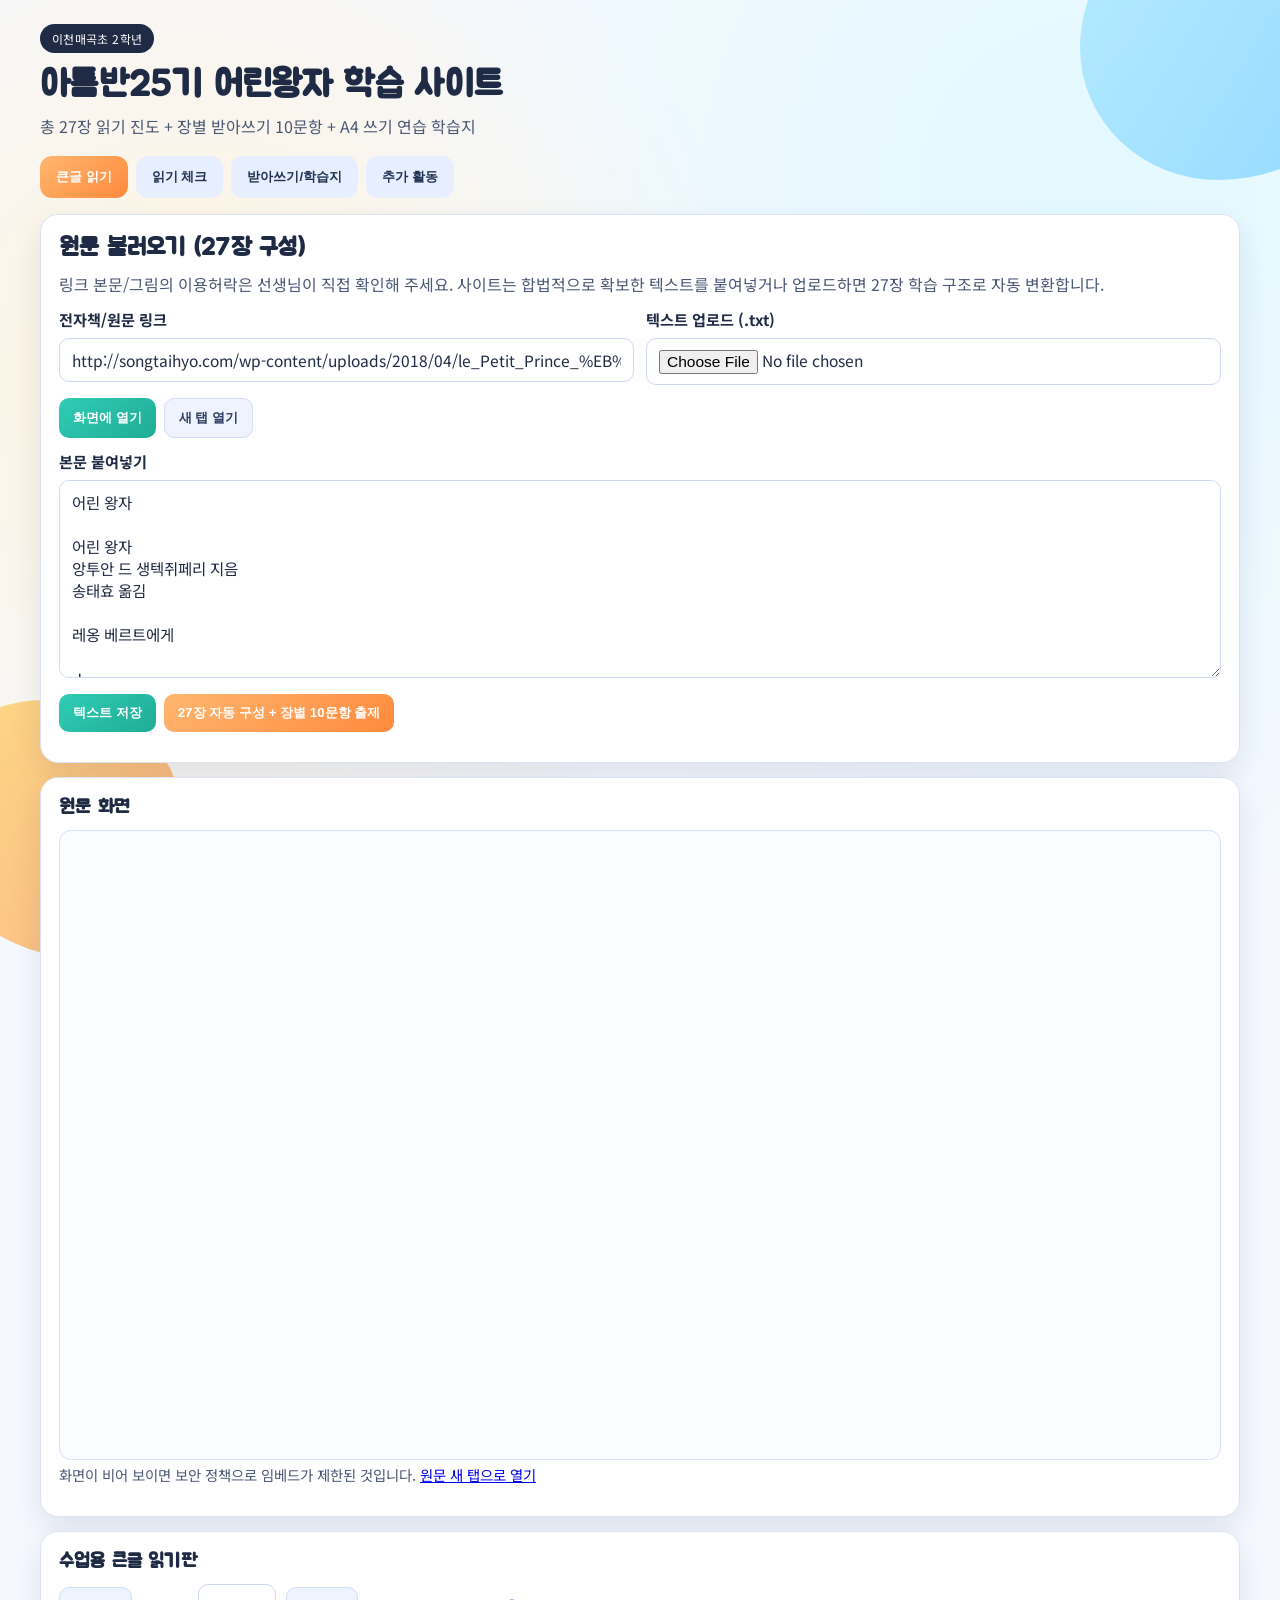
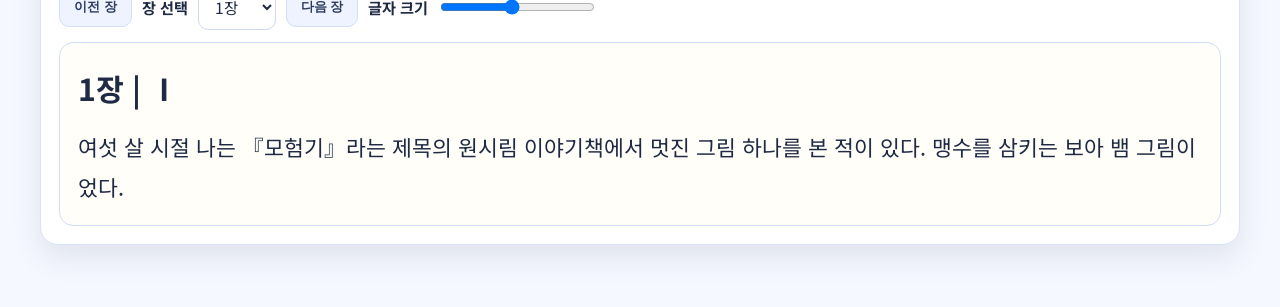
==== index.html @ c42c574c "Fix ebook iframe on GitHub Pages via secure PDF embed viewer" ====
<!DOCTYPE html>
<html lang="ko">
  <head>
    <meta charset="UTF-8" />
    <meta name="viewport" content="width=device-width, initial-scale=1.0" />
    <title>아톰반25기(이천매곡초 2학년) 어린왕자 학습 사이트</title>
    <link rel="preconnect" href="https://fonts.googleapis.com" />
    <link rel="preconnect" href="https://fonts.gstatic.com" crossorigin />
    <link href="https://fonts.googleapis.com/css2?family=Jua&family=Noto+Sans+KR:wght@400;500;700;900&display=swap" rel="stylesheet" />
    <link rel="stylesheet" href="./styles.css" />
  </head>
  <body>
    <div class="bg-shape bg-shape-left" aria-hidden="true"></div>
    <div class="bg-shape bg-shape-right" aria-hidden="true"></div>

    <header class="site-header">
      <p class="badge">이천매곡초 2학년</p>
      <h1>아톰반25기 어린왕자 학습 사이트</h1>
      <p class="subtitle">총 27장 읽기 진도 + 장별 받아쓰기 10문항 + A4 쓰기 연습 학습지</p>
    </header>

    <main class="app-shell">
      <nav class="tabs" aria-label="학습 탭">
        <button class="tab is-active" data-tab="ebook">큰글 읽기</button>
        <button class="tab" data-tab="progress">읽기 체크</button>
        <button class="tab" data-tab="dictation">받아쓰기/학습지</button>
        <button class="tab" data-tab="extras">추가 활동</button>
      </nav>

      <section class="panel is-active" id="tab-ebook">
        <div class="card">
          <h2>원문 불러오기 (27장 구성)</h2>
          <p class="helper">
            링크 본문/그림의 이용허락은 선생님이 직접 확인해 주세요. 사이트는 합법적으로 확보한 텍스트를 붙여넣거나 업로드하면 27장 학습 구조로 자동 변환합니다.
          </p>

          <div class="grid two">
            <div class="field">
              <label for="ebookUrl">전자책/원문 링크</label>
              <input id="ebookUrl" type="url" placeholder="https:// ..." />
              <div class="row-actions">
                <button id="openEbookBtn" class="btn">화면에 열기</button>
                <button id="openNewTabBtn" class="btn secondary">새 탭 열기</button>
              </div>
            </div>
            <div class="field">
              <label for="textFile">텍스트 업로드 (.txt)</label>
              <input id="textFile" type="file" accept=".txt,text/plain" />
            </div>
          </div>

          <div class="field">
            <label for="bookText">본문 붙여넣기</label>
            <textarea id="bookText" rows="8" placeholder="어린왕자 전체 텍스트를 붙여넣으세요. (===== PAGE n ===== 형식도 자동 정리)"></textarea>
            <div class="row-actions">
              <button id="saveTextBtn" class="btn">텍스트 저장</button>
              <button id="analyzeTextBtn" class="btn accent">27장 자동 구성 + 장별 10문항 출제</button>
            </div>
          </div>
        </div>

        <div class="card">
          <h3>원문 화면</h3>
          <iframe id="ebookFrame" title="전자책 뷰어" src="about:blank" loading="lazy"></iframe>
          <p class="helper small">
            화면이 비어 보이면 보안 정책으로 임베드가 제한된 것입니다.
            <a id="ebookDirectLink" href="#" target="_blank" rel="noopener noreferrer">원문 새 탭으로 열기</a>
          </p>
        </div>

        <div class="card">
          <h3>수업용 큰글 읽기판</h3>
          <div class="reader-toolbar">
            <button id="prevChapterBtn" class="btn secondary">이전 장</button>
            <label for="readingChapterSelect">장 선택</label>
            <select id="readingChapterSelect"></select>
            <button id="nextChapterBtn" class="btn secondary">다음 장</button>
            <label for="fontScale">글자 크기</label>
            <input id="fontScale" type="range" min="1" max="1.9" step="0.1" />
          </div>
          <article id="readingBoard" class="reading-board">
            <h4 id="readingTitle"></h4>
            <p id="readingText"></p>
          </article>
        </div>
      </section>

      <section class="panel" id="tab-progress">
        <div class="card">
          <h2>27장 읽기 체크</h2>
          <div class="progress-wrap">
            <div class="progress-info">
              <strong id="progressPercent">0%</strong>
              <span id="progressText">0 / 27 장 완료</span>
            </div>
            <div class="progress-bar"><span id="progressFill"></span></div>
          </div>
          <div id="sectionList" class="section-list"></div>
        </div>
      </section>

      <section class="panel" id="tab-dictation">
        <div class="card">
          <h2>27주 운영 + 장별 받아쓰기 10문항</h2>
          <p class="helper">3월 초 시작 기준으로 27주 운영표를 만들고, 각 장에서 2학년 수준의 핵심 낱말/짧은 표현 10문항(각 10글자 이내)을 자동 생성합니다.</p>

          <div class="grid two">
            <div class="field">
              <label for="dictationChapterSelect">문제 확인 장</label>
              <select id="dictationChapterSelect"></select>
            </div>
            <div class="field">
              <label for="schoolYear">학년도</label>
              <input id="schoolYear" type="number" min="2024" max="2100" />
            </div>
          </div>

          <div class="grid two">
            <div class="field">
              <label for="termStartDate">1주차 시작일(3월 초)</label>
              <input id="termStartDate" type="date" />
            </div>
            <div class="field">
              <label for="testDate">해당 주 받아쓰기 시험일</label>
              <input id="testDate" type="date" />
            </div>
          </div>

          <div class="row-actions">
            <button id="buildScheduleBtn" class="btn secondary">27주 운영표 만들기</button>
            <span id="currentWeekInfo" class="inline-note"></span>
          </div>

          <div class="row-actions">
            <button id="generateChapterBtn" class="btn">현재 장 10문항 재생성</button>
            <button id="generateAllBtn" class="btn accent">1~27장 전체 10문항 생성</button>
            <button id="saveWorksheetBtn" class="btn secondary">현재 장 저장</button>
            <button id="printPdfBtn" class="btn">현재 장 A4 PDF</button>
          </div>

          <div id="weekPlanner" class="week-planner"></div>
          <div id="dictationList" class="dictation-list"></div>
        </div>

        <article class="card worksheet-preview">
          <div class="worksheet-page" id="worksheetPage">
            <header>
              <h3>아톰반25기 어린왕자 받아쓰기/쓰기 연습지</h3>
              <p>
                <span id="sheetChapter">장: -</span>
                <span id="sheetWeek">주차: -</span>
                <span id="sheetDate">시험일: -</span>
              </p>
            </header>
            <ol id="sheetQuestions"></ol>
            <footer><p>이천매곡초 2학년 | 문장을 읽고, 바르게 따라 쓰며 연습해요.</p></footer>
          </div>
        </article>
      </section>

      <section class="panel" id="tab-extras">
        <div class="card extras-full">
          <h2>읽은 기록 쓰기</h2>
          <p class="helper">학생 이름, 읽은 날짜, 한 줄 느낌을 기록해 책 읽기 습관을 만들어요.</p>

          <article class="record-sheet">
            <div class="record-grid">
              <div class="field">
                <label for="studentName">학생 이름(실명)</label>
                <input id="studentName" type="text" placeholder="예: 김민준" />
              </div>
              <div class="field">
                <label for="readingDate">읽은 날짜</label>
                <input id="readingDate" type="date" />
              </div>
            </div>

            <div class="field">
              <label for="oneLineFeeling">한 줄 느낌</label>
              <textarea id="oneLineFeeling" rows="4" placeholder="예: 여우와 어린 왕자의 약속이 마음에 남았어요."></textarea>
            </div>

            <div class="row-actions">
              <button id="saveReadingRecordBtn" class="btn">기록 저장</button>
              <button id="clearReadingRecordBtn" class="btn secondary">입력 지우기</button>
            </div>
          </article>

          <div class="record-list-wrap">
            <h3>저장된 읽기 기록</h3>
            <div id="readingRecordList" class="reading-record-list"></div>
          </div>
        </div>
      </section>
    </main>

    <template id="sectionItemTemplate">
      <label class="section-item">
        <input type="checkbox" />
        <span class="title"></span>
        <small class="excerpt"></small>
      </label>
    </template>

    <template id="dictationItemTemplate">
      <div class="dictation-item">
        <label></label>
        <textarea rows="2"></textarea>
      </div>
    </template>

    <script src="./app.js"></script>
  </body>
</html>
---- styles.css ----
:root {
  --bg: #f5f8ff;
  --surface: #ffffff;
  --ink: #1f2a44;
  --ink-soft: #4a5775;
  --line: #dae3f6;
  --brand: #ff8a3d;
  --brand-dark: #e86818;
  --mint: #27b8a3;
  --sun: #ffd24d;
  --danger: #ff5f5f;
  --radius: 18px;
  --shadow: 0 12px 30px rgba(31, 42, 68, 0.1);
}

* {
  box-sizing: border-box;
}

body {
  margin: 0;
  font-family: "Noto Sans KR", sans-serif;
  color: var(--ink);
  background: radial-gradient(circle at 15% 20%, #fff4de 0, transparent 30%),
    radial-gradient(circle at 85% 10%, #e3f9ff 0, transparent 35%), var(--bg);
  min-height: 100vh;
  padding: 24px 16px 48px;
  position: relative;
}

.bg-shape {
  position: fixed;
  z-index: -1;
  filter: blur(0.5px);
  opacity: 0.65;
}

.bg-shape-left {
  width: 260px;
  height: 260px;
  border-radius: 48% 52% 33% 67% / 42% 42% 58% 58%;
  left: -80px;
  bottom: -60px;
  background: linear-gradient(120deg, #ffd24d, #ff8a3d);
}

.bg-shape-right {
  width: 300px;
  height: 300px;
  border-radius: 65% 35% 54% 46% / 56% 52% 48% 44%;
  right: -100px;
  top: -120px;
  background: linear-gradient(120deg, #9ce6ff, #67c6ff);
}

.site-header {
  max-width: 1200px;
  margin: 0 auto 18px;
}

.badge {
  display: inline-block;
  margin: 0;
  padding: 6px 12px;
  background: #1f2a44;
  color: #fff;
  border-radius: 999px;
  font-size: 12px;
  letter-spacing: 0.03em;
}

h1,
h2,
h3 {
  font-family: "Jua", sans-serif;
  letter-spacing: 0.01em;
}

.site-header h1 {
  margin: 10px 0 6px;
  font-size: clamp(1.6rem, 2.8vw, 2.4rem);
}

.subtitle {
  margin: 0;
  color: var(--ink-soft);
}

.app-shell {
  max-width: 1200px;
  margin: 0 auto;
}

.tabs {
  display: flex;
  gap: 8px;
  flex-wrap: wrap;
  margin-bottom: 16px;
}

.tab {
  border: 0;
  border-radius: 12px;
  padding: 12px 16px;
  font-weight: 700;
  color: #203251;
  background: #e7eeff;
  cursor: pointer;
}

.tab.is-active {
  background: linear-gradient(140deg, #ffb66f, #ff8a3d);
  color: #fff;
}

.panel {
  display: none;
  animation: rise 0.22s ease;
}

.panel.is-active {
  display: block;
}

@keyframes rise {
  from {
    opacity: 0;
    transform: translateY(8px);
  }
  to {
    opacity: 1;
    transform: translateY(0);
  }
}

.card {
  background: var(--surface);
  border: 1px solid var(--line);
  border-radius: var(--radius);
  box-shadow: var(--shadow);
  padding: 18px;
  margin-bottom: 14px;
}

.card h2,
.card h3 {
  margin-top: 0;
  margin-bottom: 10px;
}

.helper {
  color: var(--ink-soft);
  margin: 0 0 12px;
  line-height: 1.45;
}

.helper.small {
  font-size: 0.9rem;
}

.grid.two {
  display: grid;
  grid-template-columns: repeat(2, minmax(0, 1fr));
  gap: 12px;
}

.field {
  display: flex;
  flex-direction: column;
  gap: 8px;
  margin-bottom: 12px;
}

label {
  font-weight: 700;
  font-size: 0.95rem;
}

input,
textarea,
select {
  border: 1px solid #cfd9f1;
  border-radius: 10px;
  padding: 10px 12px;
  font-size: 0.97rem;
  font-family: inherit;
  color: var(--ink);
  background: #fff;
}

textarea {
  resize: vertical;
}

.row-actions {
  display: flex;
  flex-wrap: wrap;
  gap: 8px;
  margin: 8px 0 0;
}

.inline-note {
  align-self: center;
  color: #2f4c86;
  font-weight: 700;
}

.btn {
  border: 0;
  border-radius: 10px;
  padding: 10px 14px;
  background: linear-gradient(140deg, #30ccb4, #1fac96);
  color: #fff;
  font-weight: 700;
  cursor: pointer;
}

.btn.secondary {
  background: #eef3ff;
  color: #2d3c5f;
  border: 1px solid #d3defb;
}

.btn.accent {
  background: linear-gradient(140deg, #ffb66f, #ff8a3d);
}

#ebookFrame {
  width: 100%;
  height: min(70vh, 640px);
  border: 1px solid #d8e2f8;
  border-radius: 12px;
  background: #fafcff;
}

.progress-wrap {
  margin-bottom: 14px;
}

.progress-info {
  display: flex;
  gap: 12px;
  align-items: baseline;
}

.progress-info strong {
  font-size: 1.4rem;
  color: #1e8f7d;
}

.progress-bar {
  margin-top: 8px;
  width: 100%;
  height: 12px;
  border-radius: 999px;
  background: #edf2ff;
  overflow: hidden;
}

#progressFill {
  display: block;
  width: 0;
  height: 100%;
  background: linear-gradient(90deg, #30ccb4, #ffb66f);
}

.section-list {
  display: grid;
  grid-template-columns: repeat(auto-fill, minmax(240px, 1fr));
  gap: 10px;
}

.section-item {
  border: 1px solid #dce6fb;
  border-radius: 12px;
  padding: 10px;
  display: grid;
  grid-template-columns: 20px 1fr;
  column-gap: 8px;
  row-gap: 4px;
  align-items: start;
  background: #fbfdff;
}

.section-item input {
  margin-top: 3px;
}

.section-item .title {
  font-weight: 800;
}

.section-item .excerpt {
  grid-column: 2;
  color: var(--ink-soft);
}

.dictation-list {
  display: grid;
  gap: 8px;
  margin-top: 12px;
}

.week-planner {
  margin-top: 12px;
  margin-bottom: 8px;
  display: grid;
  grid-template-columns: repeat(auto-fill, minmax(190px, 1fr));
  gap: 8px;
}

.week-chip {
  border: 1px solid #d4def8;
  background: #f7f9ff;
  color: #203251;
  border-radius: 10px;
  padding: 9px 10px;
  text-align: left;
  font-size: 0.88rem;
  font-weight: 700;
  cursor: pointer;
}

.week-chip.is-active {
  background: #fff1e3;
  border-color: #ffb66f;
  color: #8b4a0e;
}

.dictation-item {
  display: grid;
  grid-template-columns: 90px 1fr;
  gap: 8px;
  align-items: center;
}

.worksheet-preview {
  background: #f8fbff;
}

.worksheet-page {
  width: 100%;
  max-width: 794px;
  margin: 0 auto;
  background: #fff;
  border: 1px solid #dce6f8;
  border-radius: 8px;
  padding: 22px;
}

.worksheet-page header h3 {
  margin: 0;
}

.worksheet-page header p {
  margin: 8px 0 18px;
  display: flex;
  justify-content: space-between;
  gap: 8px;
  flex-wrap: wrap;
  color: #2d3d62;
  font-weight: 700;
}

#sheetQuestions {
  margin: 0;
  padding-left: 22px;
  min-height: 420px;
}

#sheetQuestions li {
  margin-bottom: 14px;
  line-height: 1.35;
  border-bottom: 1px dotted #d7e1f3;
  padding-bottom: 8px;
}

.worksheet-page footer {
  margin-top: 24px;
  text-align: right;
  color: #59698e;
  font-size: 0.9rem;
}

.extras-full {
  min-height: min(78vh, 920px);
  display: flex;
  flex-direction: column;
}

.record-sheet {
  border: 1px solid #dbe5fb;
  border-radius: 16px;
  background: linear-gradient(160deg, #fbfdff, #f4f8ff);
  padding: 16px;
}

.record-grid {
  display: grid;
  grid-template-columns: repeat(2, minmax(0, 1fr));
  gap: 12px;
}

#oneLineFeeling {
  font-size: 1.05rem;
  line-height: 1.55;
}

.record-list-wrap {
  margin-top: 14px;
  flex: 1;
  display: flex;
  flex-direction: column;
}

.record-list-wrap h3 {
  margin: 0 0 8px;
}

.reading-record-list {
  border: 1px solid #dbe5fb;
  border-radius: 14px;
  background: #fcfdff;
  padding: 10px;
  overflow: auto;
  min-height: 220px;
}

.record-item {
  border: 1px solid #e5ebfb;
  background: #fff;
  border-radius: 10px;
  padding: 10px 12px;
  margin-bottom: 8px;
}

.record-item:last-child {
  margin-bottom: 0;
}

.record-item .meta {
  margin: 0 0 4px;
  font-size: 0.9rem;
  color: #4b5d84;
  font-weight: 700;
}

.record-item .feeling {
  margin: 0;
  font-size: 1rem;
  line-height: 1.5;
}

@media (max-width: 900px) {
  .grid.two,
  .record-grid {
    grid-template-columns: 1fr;
  }

  .worksheet-page header p {
    flex-direction: column;
    gap: 4px;
  }

  .dictation-item {
    grid-template-columns: 1fr;
  }
}

@media print {
  body {
    background: #fff;
    padding: 0;
  }

  .site-header,
  .tabs,
  .panel,
  .bg-shape {
    display: none !important;
  }

  .worksheet-page {
    border: 0;
    border-radius: 0;
    box-shadow: none;
    width: 210mm;
    min-height: 297mm;
    margin: 0;
    padding: 15mm;
  }

}

.reader-toolbar {
  display: flex;
  flex-wrap: wrap;
  align-items: center;
  gap: 10px;
  margin-bottom: 12px;
}

.reading-board {
  border: 1px solid #cfddfb;
  border-radius: 14px;
  background: #fffef8;
  padding: 18px;
  line-height: 1.85;
}

.reading-board h4 {
  margin: 0 0 10px;
  font-size: 1.4em;
}

.reading-board p {
  margin: 0;
  font-size: 1em;
  white-space: pre-wrap;
}

.dictation-item {
  align-items: start;
}

.dictation-item textarea {
  min-height: 62px;
  font-size: 1rem;
  line-height: 1.45;
}

#sheetQuestions .question-sentence {
  font-size: 1.08rem;
  font-weight: 700;
  line-height: 1.45;
  margin-bottom: 6px;
}

#sheetQuestions .practice-line {
  border-bottom: 1px solid #9aabcf;
  height: 22px;
  margin-bottom: 4px;
}

@media (max-width: 900px) {
  .reader-toolbar {
    align-items: stretch;
  }

  .reader-toolbar label {
    width: 100%;
    margin-top: 4px;
  }
}
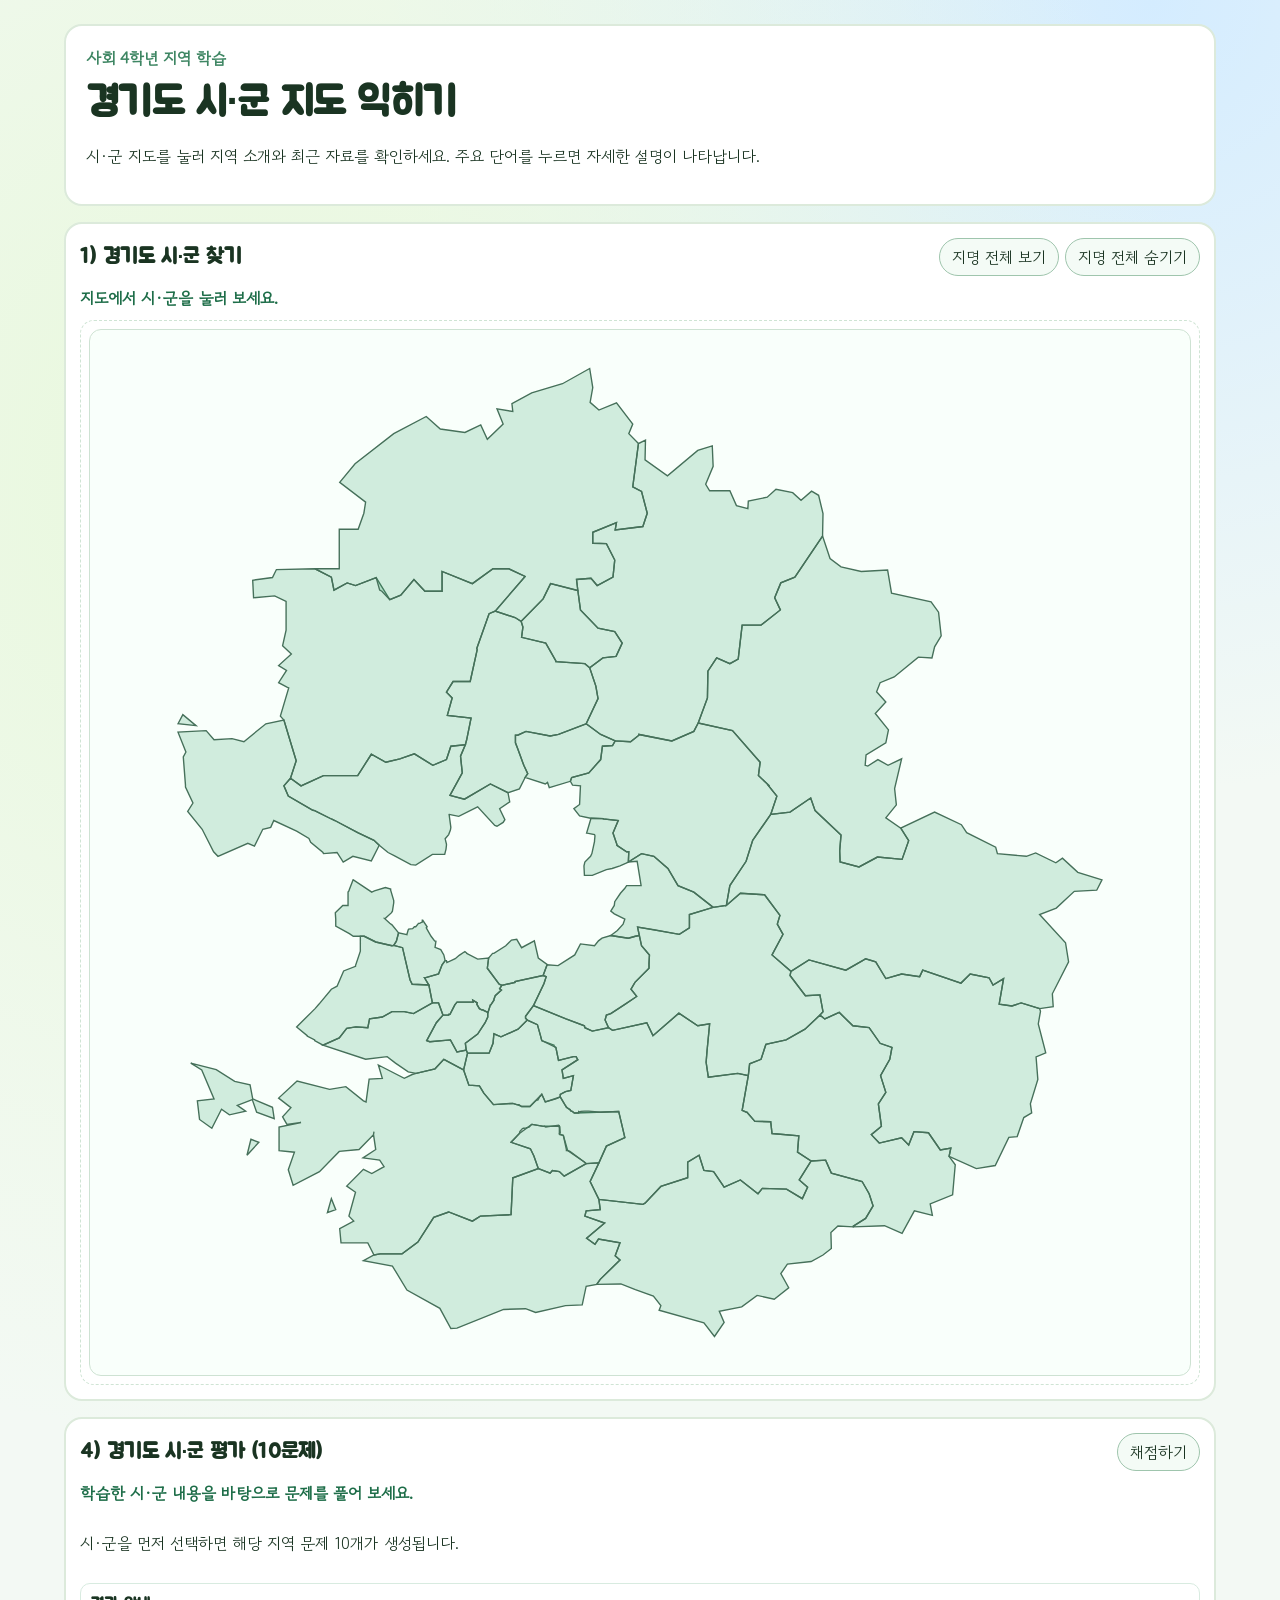
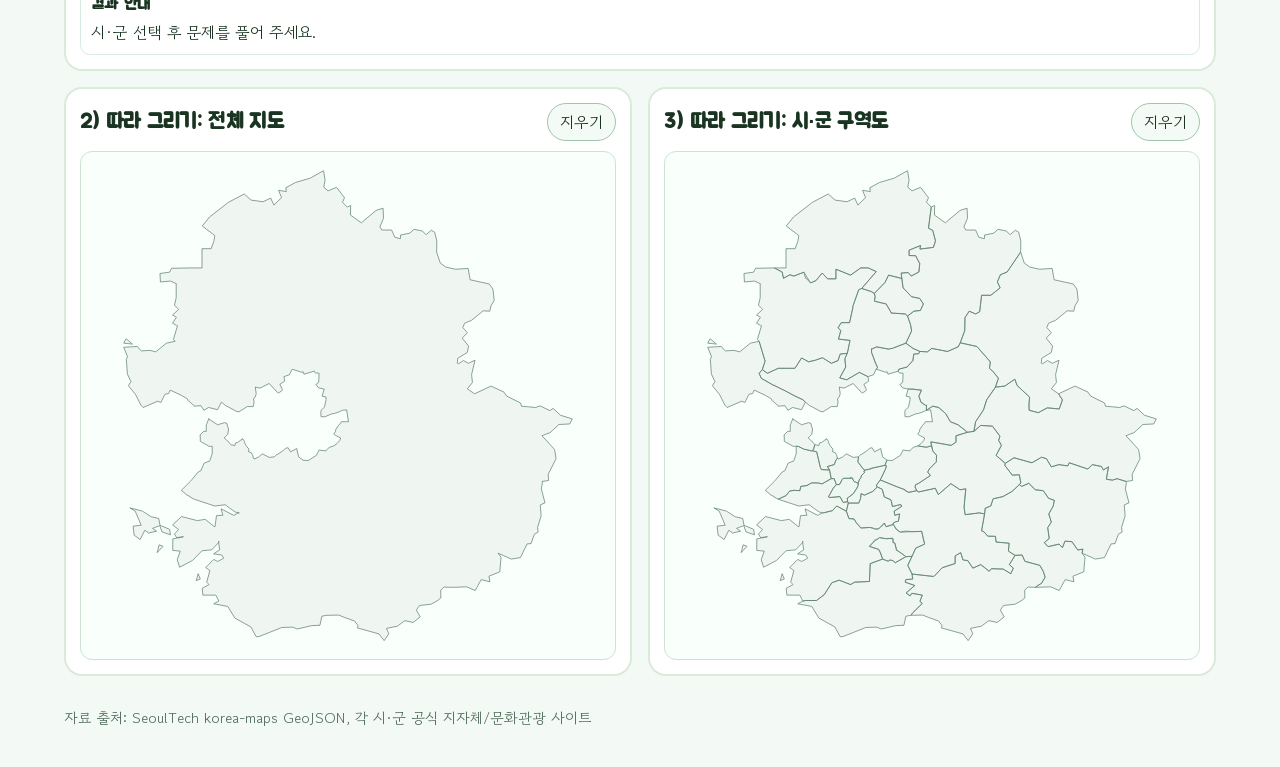
==== commit 3d297e19: "Add interactive Gyeonggi city study site with city-specific quizzes" ====
--- a/index.html
+++ b/index.html
@@ -1,214 +1,111 @@
-<!DOCTYPE html>
+<!doctype html>
 <html lang="ko">
-  <head>
-    <meta charset="UTF-8" />
-    <meta name="viewport" content="width=device-width, initial-scale=1.0" />
-    <title>아톰반25기(이천매곡초 2학년) 어린왕자 학습 사이트</title>
-    <link rel="preconnect" href="https://fonts.googleapis.com" />
-    <link rel="preconnect" href="https://fonts.gstatic.com" crossorigin />
-    <link href="https://fonts.googleapis.com/css2?family=Jua&family=Noto+Sans+KR:wght@400;500;700;900&display=swap" rel="stylesheet" />
-    <link rel="stylesheet" href="./styles.css" />
-  </head>
-  <body>
-    <div class="bg-shape bg-shape-left" aria-hidden="true"></div>
-    <div class="bg-shape bg-shape-right" aria-hidden="true"></div>
-
-    <header class="site-header">
-      <p class="badge">이천매곡초 2학년</p>
-      <h1>아톰반25기 어린왕자 학습 사이트</h1>
-      <p class="subtitle">총 27장 읽기 진도 + 장별 받아쓰기 10문항 + A4 쓰기 연습 학습지</p>
+<head>
+  <meta charset="UTF-8" />
+  <meta name="viewport" content="width=device-width, initial-scale=1.0" />
+  <title>경기도 지도 학습 자료</title>
+  <link rel="preconnect" href="https://fonts.googleapis.com" />
+  <link rel="preconnect" href="https://fonts.gstatic.com" crossorigin />
+  <link href="https://fonts.googleapis.com/css2?family=Gowun+Dodum&family=Jua&display=swap" rel="stylesheet" />
+  <link rel="stylesheet" href="styles.css" />
+</head>
+<body>
+  <main class="page">
+    <header class="hero">
+      <p class="eyebrow">사회 4학년 지역 학습</p>
+      <h1>경기도 시·군 지도 익히기</h1>
+      <p>
+        시·군 지도를 눌러 지역 소개와 최근 자료를 확인하세요. 주요 단어를 누르면 자세한 설명이 나타납니다.
+      </p>
     </header>
 
-    <main class="app-shell">
-      <nav class="tabs" aria-label="학습 탭">
-        <button class="tab is-active" data-tab="ebook">큰글 읽기</button>
-        <button class="tab" data-tab="progress">읽기 체크</button>
-        <button class="tab" data-tab="dictation">받아쓰기/학습지</button>
-        <button class="tab" data-tab="extras">추가 활동</button>
-      </nav>
+    <section class="panel">
+      <div class="panel-head">
+        <h2>1) 경기도 시·군 찾기</h2>
+        <div class="name-toggle">
+          <button id="showAllNamesBtn" class="clear-btn" type="button">지명 전체 보기</button>
+          <button id="hideAllNamesBtn" class="clear-btn" type="button">지명 전체 숨기기</button>
+        </div>
+      </div>
+      <p id="selectedName" class="selected-name">지도에서 시·군을 눌러 보세요.</p>
 
-      <section class="panel is-active" id="tab-ebook">
-        <div class="card">
-          <h2>원문 불러오기 (27장 구성)</h2>
-          <p class="helper">
-            링크 본문/그림의 이용허락은 선생님이 직접 확인해 주세요. 사이트는 합법적으로 확보한 텍스트를 붙여넣거나 업로드하면 27장 학습 구조로 자동 변환합니다.
-          </p>
-
-          <div class="grid two">
-            <div class="field">
-              <label for="ebookUrl">전자책/원문 링크</label>
-              <input id="ebookUrl" type="url" placeholder="https:// ..." />
-              <div class="row-actions">
-                <button id="openEbookBtn" class="btn">화면에 열기</button>
-                <button id="openNewTabBtn" class="btn secondary">새 탭 열기</button>
-              </div>
-            </div>
-            <div class="field">
-              <label for="textFile">텍스트 업로드 (.txt)</label>
-              <input id="textFile" type="file" accept=".txt,text/plain" />
-            </div>
+      <div id="mapStage" class="map-stage">
+        <aside id="regionInfoPanel" class="region-info-panel" aria-live="polite">
+          <div class="info-head">
+            <h3 id="infoRegionName">지역 소개</h3>
+            <button id="closeInfoBtn" class="close-btn" type="button">닫기</button>
           </div>
-
-          <div class="field">
-            <label for="bookText">본문 붙여넣기</label>
-            <textarea id="bookText" rows="8" placeholder="어린왕자 전체 텍스트를 붙여넣으세요. (===== PAGE n ===== 형식도 자동 정리)"></textarea>
-            <div class="row-actions">
-              <button id="saveTextBtn" class="btn">텍스트 저장</button>
-              <button id="analyzeTextBtn" class="btn accent">27장 자동 구성 + 장별 10문항 출제</button>
-            </div>
-          </div>
-        </div>
-
-        <div class="card">
-          <h3>원문 화면</h3>
-          <iframe id="ebookFrame" title="전자책 뷰어" src="about:blank" loading="lazy"></iframe>
-          <p class="helper small">
-            화면이 비어 보이면 보안 정책으로 임베드가 제한된 것입니다.
-            <a id="ebookDirectLink" href="#" target="_blank" rel="noopener noreferrer">원문 새 탭으로 열기</a>
-          </p>
-        </div>
-
-        <div class="card">
-          <h3>수업용 큰글 읽기판</h3>
-          <div class="reader-toolbar">
-            <button id="prevChapterBtn" class="btn secondary">이전 장</button>
-            <label for="readingChapterSelect">장 선택</label>
-            <select id="readingChapterSelect"></select>
-            <button id="nextChapterBtn" class="btn secondary">다음 장</button>
-            <label for="fontScale">글자 크기</label>
-            <input id="fontScale" type="range" min="1" max="1.9" step="0.1" />
-          </div>
-          <article id="readingBoard" class="reading-board">
-            <h4 id="readingTitle"></h4>
-            <p id="readingText"></p>
-          </article>
-        </div>
-      </section>
-
-      <section class="panel" id="tab-progress">
-        <div class="card">
-          <h2>27장 읽기 체크</h2>
-          <div class="progress-wrap">
-            <div class="progress-info">
-              <strong id="progressPercent">0%</strong>
-              <span id="progressText">0 / 27 장 완료</span>
-            </div>
-            <div class="progress-bar"><span id="progressFill"></span></div>
-          </div>
-          <div id="sectionList" class="section-list"></div>
-        </div>
-      </section>
-
-      <section class="panel" id="tab-dictation">
-        <div class="card">
-          <h2>27주 운영 + 장별 받아쓰기 10문항</h2>
-          <p class="helper">3월 초 시작 기준으로 27주 운영표를 만들고, 각 장에서 2학년 수준의 핵심 낱말/짧은 표현 10문항(각 10글자 이내)을 자동 생성합니다.</p>
-
-          <div class="grid two">
-            <div class="field">
-              <label for="dictationChapterSelect">문제 확인 장</label>
-              <select id="dictationChapterSelect"></select>
-            </div>
-            <div class="field">
-              <label for="schoolYear">학년도</label>
-              <input id="schoolYear" type="number" min="2024" max="2100" />
-            </div>
-          </div>
-
-          <div class="grid two">
-            <div class="field">
-              <label for="termStartDate">1주차 시작일(3월 초)</label>
-              <input id="termStartDate" type="date" />
-            </div>
-            <div class="field">
-              <label for="testDate">해당 주 받아쓰기 시험일</label>
-              <input id="testDate" type="date" />
-            </div>
-          </div>
-
-          <div class="row-actions">
-            <button id="buildScheduleBtn" class="btn secondary">27주 운영표 만들기</button>
-            <span id="currentWeekInfo" class="inline-note"></span>
-          </div>
-
-          <div class="row-actions">
-            <button id="generateChapterBtn" class="btn">현재 장 10문항 재생성</button>
-            <button id="generateAllBtn" class="btn accent">1~27장 전체 10문항 생성</button>
-            <button id="saveWorksheetBtn" class="btn secondary">현재 장 저장</button>
-            <button id="printPdfBtn" class="btn">현재 장 A4 PDF</button>
-          </div>
-
-          <div id="weekPlanner" class="week-planner"></div>
-          <div id="dictationList" class="dictation-list"></div>
-        </div>
-
-        <article class="card worksheet-preview">
-          <div class="worksheet-page" id="worksheetPage">
-            <header>
-              <h3>아톰반25기 어린왕자 받아쓰기/쓰기 연습지</h3>
-              <p>
-                <span id="sheetChapter">장: -</span>
-                <span id="sheetWeek">주차: -</span>
-                <span id="sheetDate">시험일: -</span>
-              </p>
-            </header>
-            <ol id="sheetQuestions"></ol>
-            <footer><p>이천매곡초 2학년 | 문장을 읽고, 바르게 따라 쓰며 연습해요.</p></footer>
-          </div>
-        </article>
-      </section>
-
-      <section class="panel" id="tab-extras">
-        <div class="card extras-full">
-          <h2>읽은 기록 쓰기</h2>
-          <p class="helper">학생 이름, 읽은 날짜, 한 줄 느낌을 기록해 책 읽기 습관을 만들어요.</p>
-
-          <article class="record-sheet">
-            <div class="record-grid">
-              <div class="field">
-                <label for="studentName">학생 이름(실명)</label>
-                <input id="studentName" type="text" placeholder="예: 김민준" />
-              </div>
-              <div class="field">
-                <label for="readingDate">읽은 날짜</label>
-                <input id="readingDate" type="date" />
-              </div>
-            </div>
-
-            <div class="field">
-              <label for="oneLineFeeling">한 줄 느낌</label>
-              <textarea id="oneLineFeeling" rows="4" placeholder="예: 여우와 어린 왕자의 약속이 마음에 남았어요."></textarea>
-            </div>
-
-            <div class="row-actions">
-              <button id="saveReadingRecordBtn" class="btn">기록 저장</button>
-              <button id="clearReadingRecordBtn" class="btn secondary">입력 지우기</button>
-            </div>
+          <p id="infoSummary" class="info-summary">시·군을 클릭하면 이곳에 고정 학습 자료가 나타납니다.</p>
+          <article id="keywordPreview" class="keyword-preview">
+            <p id="previewTag" class="preview-tag">학습 키워드</p>
+            <h4 id="previewTitle" class="preview-title">대표 인물</h4>
+            <p id="previewBody" class="preview-body">시·군을 선택하면 인물/특산물/문화제 설명이 이 영역에 나타납니다.</p>
           </article>
 
-          <div class="record-list-wrap">
-            <h3>저장된 읽기 기록</h3>
-            <div id="readingRecordList" class="reading-record-list"></div>
-          </div>
+          <div id="factButtons" class="fact-buttons"></div>
+          <article class="detail-box">
+            <h4 id="detailTitle">선택한 학습 내용 요약</h4>
+            <p id="detailBody">위 키워드를 누르면 같은 내용이 요약 박스에도 함께 표시됩니다.</p>
+          </article>
+
+          <section class="news-box">
+            <h4>검증 출처</h4>
+            <ul id="sourceList" class="news-list">
+              <li class="news-item">시·군을 클릭하면 공식 출처 링크가 나타납니다.</li>
+            </ul>
+          </section>
+        </aside>
+
+        <div class="map-wrap map-wrap-main">
+          <svg id="interactiveMap" viewBox="0 0 800 760" aria-label="경기도 시군 인터랙티브 지도"></svg>
         </div>
-      </section>
-    </main>
+      </div>
+    </section>
 
-    <template id="sectionItemTemplate">
-      <label class="section-item">
-        <input type="checkbox" />
-        <span class="title"></span>
-        <small class="excerpt"></small>
-      </label>
-    </template>
+    <section class="panel">
+      <div class="panel-head">
+        <h2>4) 경기도 시·군 평가 (10문제)</h2>
+        <button id="gradeQuizBtn" class="clear-btn" type="button">채점하기</button>
+      </div>
+      <p class="selected-name">학습한 시·군 내용을 바탕으로 문제를 풀어 보세요.</p>
+      <form id="quizForm" class="quiz-form"></form>
+      <article id="quizResult" class="detail-box quiz-result">
+        <h4>결과 안내</h4>
+        <p>문제를 모두 풀고 채점하기를 눌러 주세요.</p>
+      </article>
+    </section>
 
-    <template id="dictationItemTemplate">
-      <div class="dictation-item">
-        <label></label>
-        <textarea rows="2"></textarea>
-      </div>
-    </template>
+    <section class="practice-grid">
+      <article class="panel">
+        <div class="panel-head">
+          <h2>2) 따라 그리기: 전체 지도</h2>
+          <button class="clear-btn" data-target="traceState">지우기</button>
+        </div>
+        <div class="trace-wrap">
+          <svg id="traceState" viewBox="0 0 800 760" aria-label="경기도 전체 지도 연습"></svg>
+          <canvas id="traceStateCanvas" width="800" height="760"></canvas>
+        </div>
+      </article>
 
-    <script src="./app.js"></script>
-  </body>
+      <article class="panel">
+        <div class="panel-head">
+          <h2>3) 따라 그리기: 시·군 구역도</h2>
+          <button class="clear-btn" data-target="traceCity">지우기</button>
+        </div>
+        <div class="trace-wrap">
+          <svg id="traceCity" viewBox="0 0 800 760" aria-label="경기도 시군 구역도 연습"></svg>
+          <canvas id="traceCityCanvas" width="800" height="760"></canvas>
+        </div>
+      </article>
+    </section>
+
+    <footer class="footnote">
+      <p>자료 출처: SeoulTech korea-maps GeoJSON, 각 시·군 공식 지자체/문화관광 사이트</p>
+    </footer>
+  </main>
+
+  <script src="data/gyeonggi-data.js"></script>
+  <script src="data/city-profiles.js"></script>
+  <script src="app.js"></script>
+</body>
 </html>
--- a/styles.css
+++ b/styles.css
@@ -1,16 +1,9 @@
 :root {
-  --bg: #f5f8ff;
-  --surface: #ffffff;
-  --ink: #1f2a44;
-  --ink-soft: #4a5775;
-  --line: #dae3f6;
-  --brand: #ff8a3d;
-  --brand-dark: #e86818;
-  --mint: #27b8a3;
-  --sun: #ffd24d;
-  --danger: #ff5f5f;
-  --radius: 18px;
-  --shadow: 0 12px 30px rgba(31, 42, 68, 0.1);
+  --bg: #f3f9f4;
+  --paper: #ffffff;
+  --ink: #1a3422;
+  --brand: #2f9e67;
+  --active: #ff9f1c;
 }
 
 * {
@@ -19,536 +12,400 @@
 
 body {
   margin: 0;
-  font-family: "Noto Sans KR", sans-serif;
+  font-family: "Gowun Dodum", sans-serif;
   color: var(--ink);
-  background: radial-gradient(circle at 15% 20%, #fff4de 0, transparent 30%),
-    radial-gradient(circle at 85% 10%, #e3f9ff 0, transparent 35%), var(--bg);
-  min-height: 100vh;
-  padding: 24px 16px 48px;
-  position: relative;
-}
-
-.bg-shape {
-  position: fixed;
-  z-index: -1;
-  filter: blur(0.5px);
-  opacity: 0.65;
-}
-
-.bg-shape-left {
-  width: 260px;
-  height: 260px;
-  border-radius: 48% 52% 33% 67% / 42% 42% 58% 58%;
-  left: -80px;
-  bottom: -60px;
-  background: linear-gradient(120deg, #ffd24d, #ff8a3d);
-}
-
-.bg-shape-right {
-  width: 300px;
-  height: 300px;
-  border-radius: 65% 35% 54% 46% / 56% 52% 48% 44%;
-  right: -100px;
-  top: -120px;
-  background: linear-gradient(120deg, #9ce6ff, #67c6ff);
-}
-
-.site-header {
+  background:
+    radial-gradient(circle at 20% 20%, #e8f8dc 0%, transparent 45%),
+    radial-gradient(circle at 90% 0%, #d4ecff 0%, transparent 30%),
+    var(--bg);
+}
+
+.page {
   max-width: 1200px;
-  margin: 0 auto 18px;
-}
-
-.badge {
-  display: inline-block;
-  margin: 0;
-  padding: 6px 12px;
-  background: #1f2a44;
-  color: #fff;
-  border-radius: 999px;
-  font-size: 12px;
-  letter-spacing: 0.03em;
+  margin: 0 auto;
+  padding: 24px;
+}
+
+.hero {
+  background: var(--paper);
+  border: 2px solid #dceadb;
+  border-radius: 18px;
+  padding: 20px;
+  margin-bottom: 16px;
+}
+
+.eyebrow {
+  margin: 0;
+  color: #3e8663;
+  font-weight: 700;
 }
 
 h1,
 h2,
-h3 {
+h3,
+h4 {
   font-family: "Jua", sans-serif;
-  letter-spacing: 0.01em;
-}
-
-.site-header h1 {
-  margin: 10px 0 6px;
-  font-size: clamp(1.6rem, 2.8vw, 2.4rem);
-}
-
-.subtitle {
-  margin: 0;
-  color: var(--ink-soft);
-}
-
-.app-shell {
-  max-width: 1200px;
-  margin: 0 auto;
-}
-
-.tabs {
+  letter-spacing: 0.3px;
+}
+
+h1 {
+  margin: 8px 0;
+  font-size: clamp(1.8rem, 3.5vw, 2.5rem);
+}
+
+h2 {
+  margin: 0;
+  font-size: 1.3rem;
+}
+
+.panel {
+  background: var(--paper);
+  border: 2px solid #dceadb;
+  border-radius: 18px;
+  padding: 14px;
+  margin-bottom: 16px;
+}
+
+.panel-head {
   display: flex;
+  justify-content: space-between;
+  align-items: center;
   gap: 8px;
+  margin-bottom: 10px;
+}
+
+.name-toggle {
+  display: flex;
+  gap: 6px;
   flex-wrap: wrap;
-  margin-bottom: 16px;
-}
-
-.tab {
-  border: 0;
+}
+
+.clear-btn,
+.close-btn,
+.fact-btn {
+  border: 1px solid #9fc5ad;
+  background: #f4fbf6;
+  color: var(--ink);
+  border-radius: 999px;
+  padding: 6px 12px;
+  cursor: pointer;
+  font: inherit;
+}
+
+.fact-btn.is-on {
+  background: #2f9e67;
+  color: #fff;
+  border-color: #2f9e67;
+}
+
+.selected-name {
+  margin: 0 0 10px;
+  font-weight: 700;
+  color: #1d6d48;
+}
+
+.map-stage {
+  position: relative;
+  min-height: 520px;
+  border: 1px dashed #cfe4d4;
+  border-radius: 14px;
+  padding: 8px;
+  overflow: hidden;
+}
+
+.region-info-panel {
+  position: absolute;
+  top: 8px;
+  bottom: 8px;
+  width: 35%;
+  background: #f8fffa;
+  border: 1px solid #cfe4d4;
   border-radius: 12px;
-  padding: 12px 16px;
-  font-weight: 700;
-  color: #203251;
-  background: #e7eeff;
-  cursor: pointer;
-}
-
-.tab.is-active {
-  background: linear-gradient(140deg, #ffb66f, #ff8a3d);
-  color: #fff;
-}
-
-.panel {
-  display: none;
-  animation: rise 0.22s ease;
-}
-
-.panel.is-active {
-  display: block;
-}
-
-@keyframes rise {
-  from {
-    opacity: 0;
-    transform: translateY(8px);
-  }
-  to {
-    opacity: 1;
-    transform: translateY(0);
-  }
-}
-
-.card {
-  background: var(--surface);
-  border: 1px solid var(--line);
-  border-radius: var(--radius);
-  box-shadow: var(--shadow);
-  padding: 18px;
-  margin-bottom: 14px;
-}
-
-.card h2,
-.card h3 {
-  margin-top: 0;
-  margin-bottom: 10px;
-}
-
-.helper {
-  color: var(--ink-soft);
-  margin: 0 0 12px;
-  line-height: 1.45;
-}
-
-.helper.small {
-  font-size: 0.9rem;
-}
-
-.grid.two {
-  display: grid;
-  grid-template-columns: repeat(2, minmax(0, 1fr));
-  gap: 12px;
-}
-
-.field {
+  padding: 12px;
+  overflow: auto;
+  opacity: 0;
+  pointer-events: none;
+  transform: translateX(10px);
+  transition: opacity 0.35s ease, transform 0.35s ease;
+}
+
+.map-stage.show-info .region-info-panel {
+  opacity: 1;
+  pointer-events: auto;
+}
+
+.map-stage.side-left .region-info-panel {
+  left: 8px;
+  transform: translateX(-4px);
+}
+
+.map-stage.side-right .region-info-panel {
+  right: 8px;
+  transform: translateX(4px);
+}
+
+.info-head {
   display: flex;
-  flex-direction: column;
+  justify-content: space-between;
+  align-items: center;
   gap: 8px;
+}
+
+.info-head h3 {
+  margin: 0;
+  font-size: 1.2rem;
+}
+
+.info-summary {
+  margin: 8px 0;
+  line-height: 1.5;
+}
+
+.keyword-preview {
+  width: 100%;
+  min-height: 180px;
+  background: #dbe9d2;
+  border-radius: 10px;
+  border: 1px solid #d8ebe0;
   margin-bottom: 12px;
-}
-
-label {
-  font-weight: 700;
-  font-size: 0.95rem;
-}
-
-input,
-textarea,
-select {
-  border: 1px solid #cfd9f1;
-  border-radius: 10px;
-  padding: 10px 12px;
-  font-size: 0.97rem;
-  font-family: inherit;
-  color: var(--ink);
-  background: #fff;
-}
-
-textarea {
-  resize: vertical;
-}
-
-.row-actions {
+  padding: 14px;
+}
+
+.preview-tag {
+  margin: 0 0 6px;
+  font-size: 0.86rem;
+  color: #385847;
+}
+
+.preview-title {
+  margin: 0 0 8px;
+  font-size: 1.35rem;
+}
+
+.preview-body {
+  margin: 0;
+  line-height: 1.6;
+  font-size: 1.03rem;
+}
+
+.fact-buttons {
   display: flex;
   flex-wrap: wrap;
   gap: 8px;
-  margin: 8px 0 0;
-}
-
-.inline-note {
-  align-self: center;
-  color: #2f4c86;
+  margin-bottom: 10px;
+}
+
+.detail-box,
+.news-box {
+  background: #ffffff;
+  border: 1px solid #d8ebe0;
+  border-radius: 10px;
+  padding: 10px;
+}
+
+.news-box {
+  margin-top: 10px;
+}
+
+.detail-box h4,
+.news-box h4 {
+  margin: 0 0 6px;
+}
+
+.detail-box p {
+  margin: 0;
+  line-height: 1.5;
+}
+
+.quiz-form {
+  display: grid;
+  gap: 12px;
+}
+
+.quiz-item {
+  border: 1px solid #d8ebe0;
+  border-radius: 10px;
+  background: #ffffff;
+  padding: 10px;
+}
+
+.quiz-q {
+  margin: 0 0 8px;
   font-weight: 700;
 }
 
-.btn {
-  border: 0;
-  border-radius: 10px;
-  padding: 10px 14px;
-  background: linear-gradient(140deg, #30ccb4, #1fac96);
-  color: #fff;
-  font-weight: 700;
+.quiz-options {
+  display: grid;
+  gap: 6px;
+}
+
+.quiz-options label {
+  display: flex;
+  align-items: center;
+  gap: 6px;
   cursor: pointer;
 }
 
-.btn.secondary {
-  background: #eef3ff;
-  color: #2d3c5f;
-  border: 1px solid #d3defb;
-}
-
-.btn.accent {
-  background: linear-gradient(140deg, #ffb66f, #ff8a3d);
-}
-
-#ebookFrame {
-  width: 100%;
-  height: min(70vh, 640px);
-  border: 1px solid #d8e2f8;
-  border-radius: 12px;
-  background: #fafcff;
-}
-
-.progress-wrap {
-  margin-bottom: 14px;
-}
-
-.progress-info {
-  display: flex;
-  gap: 12px;
-  align-items: baseline;
-}
-
-.progress-info strong {
-  font-size: 1.4rem;
-  color: #1e8f7d;
-}
-
-.progress-bar {
+.quiz-feedback {
   margin-top: 8px;
-  width: 100%;
-  height: 12px;
-  border-radius: 999px;
-  background: #edf2ff;
-  overflow: hidden;
-}
-
-#progressFill {
-  display: block;
-  width: 0;
-  height: 100%;
-  background: linear-gradient(90deg, #30ccb4, #ffb66f);
-}
-
-.section-list {
-  display: grid;
-  grid-template-columns: repeat(auto-fill, minmax(240px, 1fr));
-  gap: 10px;
-}
-
-.section-item {
-  border: 1px solid #dce6fb;
-  border-radius: 12px;
-  padding: 10px;
-  display: grid;
-  grid-template-columns: 20px 1fr;
-  column-gap: 8px;
-  row-gap: 4px;
-  align-items: start;
-  background: #fbfdff;
-}
-
-.section-item input {
-  margin-top: 3px;
-}
-
-.section-item .title {
-  font-weight: 800;
-}
-
-.section-item .excerpt {
-  grid-column: 2;
-  color: var(--ink-soft);
-}
-
-.dictation-list {
+  padding: 8px;
+  border-radius: 8px;
+  font-size: 0.93rem;
+  line-height: 1.4;
+}
+
+.quiz-feedback.ok {
+  background: #e8f8ee;
+  border: 1px solid #b7e3c7;
+  color: #1b5a3a;
+}
+
+.quiz-feedback.no {
+  background: #fff0ec;
+  border: 1px solid #f0c2b5;
+  color: #803425;
+}
+
+.quiz-result {
+  margin-top: 12px;
+}
+
+.news-list {
+  list-style: none;
+  margin: 0;
+  padding: 0;
   display: grid;
   gap: 8px;
-  margin-top: 12px;
-}
-
-.week-planner {
-  margin-top: 12px;
-  margin-bottom: 8px;
-  display: grid;
-  grid-template-columns: repeat(auto-fill, minmax(190px, 1fr));
-  gap: 8px;
-}
-
-.week-chip {
-  border: 1px solid #d4def8;
-  background: #f7f9ff;
-  color: #203251;
-  border-radius: 10px;
-  padding: 9px 10px;
-  text-align: left;
-  font-size: 0.88rem;
-  font-weight: 700;
+}
+
+.news-item {
+  background: #f8fffa;
+  border: 1px solid #dfefe5;
+  border-radius: 8px;
+  padding: 8px;
+  font-size: 0.93rem;
+}
+
+.news-item a {
+  color: #145d3d;
+  text-decoration: none;
+}
+
+.news-item a:hover {
+  text-decoration: underline;
+}
+
+.news-meta {
+  margin-top: 4px;
+  color: #5b7466;
+  font-size: 0.86rem;
+}
+
+.map-wrap,
+.trace-wrap {
+  position: relative;
+  border: 1px solid #cee2d3;
+  border-radius: 12px;
+  background: #f9fffb;
+  overflow: hidden;
+}
+
+.map-wrap-main {
+  width: 100%;
+  transition: width 0.35s ease, margin 0.35s ease;
+}
+
+.map-stage.show-info .map-wrap-main {
+  width: 62%;
+}
+
+.map-stage.side-left.show-info .map-wrap-main {
+  margin-left: auto;
+}
+
+.map-stage.side-right.show-info .map-wrap-main {
+  margin-right: auto;
+}
+
+svg {
+  width: 100%;
+  height: auto;
+  display: block;
+}
+
+.region {
+  fill: rgba(47, 158, 103, 0.2);
+  stroke: #46705a;
+  stroke-width: 1;
   cursor: pointer;
-}
-
-.week-chip.is-active {
-  background: #fff1e3;
-  border-color: #ffb66f;
-  color: #8b4a0e;
-}
-
-.dictation-item {
-  display: grid;
-  grid-template-columns: 90px 1fr;
-  gap: 8px;
-  align-items: center;
-}
-
-.worksheet-preview {
-  background: #f8fbff;
-}
-
-.worksheet-page {
+  transition: fill 0.2s;
+}
+
+.region:hover {
+  fill: rgba(47, 158, 103, 0.35);
+}
+
+.region.active {
+  fill: rgba(255, 159, 28, 0.82);
+}
+
+.all-city-label {
+  pointer-events: none;
+}
+
+.trace-outline {
+  fill: rgba(111, 141, 126, 0.08);
+  stroke: #5f816f;
+  stroke-width: 1.1;
+}
+
+.trace-wrap canvas {
+  position: absolute;
+  inset: 0;
   width: 100%;
-  max-width: 794px;
-  margin: 0 auto;
-  background: #fff;
-  border: 1px solid #dce6f8;
-  border-radius: 8px;
-  padding: 22px;
-}
-
-.worksheet-page header h3 {
-  margin: 0;
-}
-
-.worksheet-page header p {
-  margin: 8px 0 18px;
-  display: flex;
-  justify-content: space-between;
-  gap: 8px;
-  flex-wrap: wrap;
-  color: #2d3d62;
-  font-weight: 700;
-}
-
-#sheetQuestions {
-  margin: 0;
-  padding-left: 22px;
-  min-height: 420px;
-}
-
-#sheetQuestions li {
-  margin-bottom: 14px;
-  line-height: 1.35;
-  border-bottom: 1px dotted #d7e1f3;
-  padding-bottom: 8px;
-}
-
-.worksheet-page footer {
-  margin-top: 24px;
-  text-align: right;
-  color: #59698e;
-  font-size: 0.9rem;
-}
-
-.extras-full {
-  min-height: min(78vh, 920px);
-  display: flex;
-  flex-direction: column;
-}
-
-.record-sheet {
-  border: 1px solid #dbe5fb;
-  border-radius: 16px;
-  background: linear-gradient(160deg, #fbfdff, #f4f8ff);
-  padding: 16px;
-}
-
-.record-grid {
+  height: 100%;
+  touch-action: none;
+  cursor: crosshair;
+}
+
+.practice-grid {
   display: grid;
   grid-template-columns: repeat(2, minmax(0, 1fr));
-  gap: 12px;
-}
-
-#oneLineFeeling {
-  font-size: 1.05rem;
-  line-height: 1.55;
-}
-
-.record-list-wrap {
-  margin-top: 14px;
-  flex: 1;
-  display: flex;
-  flex-direction: column;
-}
-
-.record-list-wrap h3 {
-  margin: 0 0 8px;
-}
-
-.reading-record-list {
-  border: 1px solid #dbe5fb;
-  border-radius: 14px;
-  background: #fcfdff;
-  padding: 10px;
-  overflow: auto;
-  min-height: 220px;
-}
-
-.record-item {
-  border: 1px solid #e5ebfb;
-  background: #fff;
-  border-radius: 10px;
-  padding: 10px 12px;
-  margin-bottom: 8px;
-}
-
-.record-item:last-child {
-  margin-bottom: 0;
-}
-
-.record-item .meta {
-  margin: 0 0 4px;
-  font-size: 0.9rem;
-  color: #4b5d84;
-  font-weight: 700;
-}
-
-.record-item .feeling {
-  margin: 0;
-  font-size: 1rem;
-  line-height: 1.5;
-}
-
-@media (max-width: 900px) {
-  .grid.two,
-  .record-grid {
+  gap: 16px;
+}
+
+.footnote {
+  font-size: 0.92rem;
+  color: #4f6b5b;
+}
+
+@media (max-width: 960px) {
+  .practice-grid {
     grid-template-columns: 1fr;
   }
 
-  .worksheet-page header p {
-    flex-direction: column;
-    gap: 4px;
+  .map-stage {
+    min-height: unset;
+    display: grid;
+    gap: 10px;
   }
 
-  .dictation-item {
-    grid-template-columns: 1fr;
+  .region-info-panel {
+    position: static;
+    width: auto;
+    opacity: 1;
+    pointer-events: auto;
+    transform: none;
+    display: none;
   }
-}
-
-@media print {
-  body {
-    background: #fff;
-    padding: 0;
+
+  .map-stage.show-info .region-info-panel {
+    display: block;
   }
 
-  .site-header,
-  .tabs,
-  .panel,
-  .bg-shape {
-    display: none !important;
+  .map-wrap-main,
+  .map-stage.show-info .map-wrap-main {
+    width: 100%;
+    margin: 0;
   }
-
-  .worksheet-page {
-    border: 0;
-    border-radius: 0;
-    box-shadow: none;
-    width: 210mm;
-    min-height: 297mm;
-    margin: 0;
-    padding: 15mm;
-  }
-
-}
-
-.reader-toolbar {
-  display: flex;
-  flex-wrap: wrap;
-  align-items: center;
-  gap: 10px;
-  margin-bottom: 12px;
-}
-
-.reading-board {
-  border: 1px solid #cfddfb;
-  border-radius: 14px;
-  background: #fffef8;
-  padding: 18px;
-  line-height: 1.85;
-}
-
-.reading-board h4 {
-  margin: 0 0 10px;
-  font-size: 1.4em;
-}
-
-.reading-board p {
-  margin: 0;
-  font-size: 1em;
-  white-space: pre-wrap;
-}
-
-.dictation-item {
-  align-items: start;
-}
-
-.dictation-item textarea {
-  min-height: 62px;
-  font-size: 1rem;
-  line-height: 1.45;
-}
-
-#sheetQuestions .question-sentence {
-  font-size: 1.08rem;
-  font-weight: 700;
-  line-height: 1.45;
-  margin-bottom: 6px;
-}
-
-#sheetQuestions .practice-line {
-  border-bottom: 1px solid #9aabcf;
-  height: 22px;
-  margin-bottom: 4px;
-}
-
-@media (max-width: 900px) {
-  .reader-toolbar {
-    align-items: stretch;
-  }
-
-  .reader-toolbar label {
-    width: 100%;
-    margin-top: 4px;
-  }
-}
+}
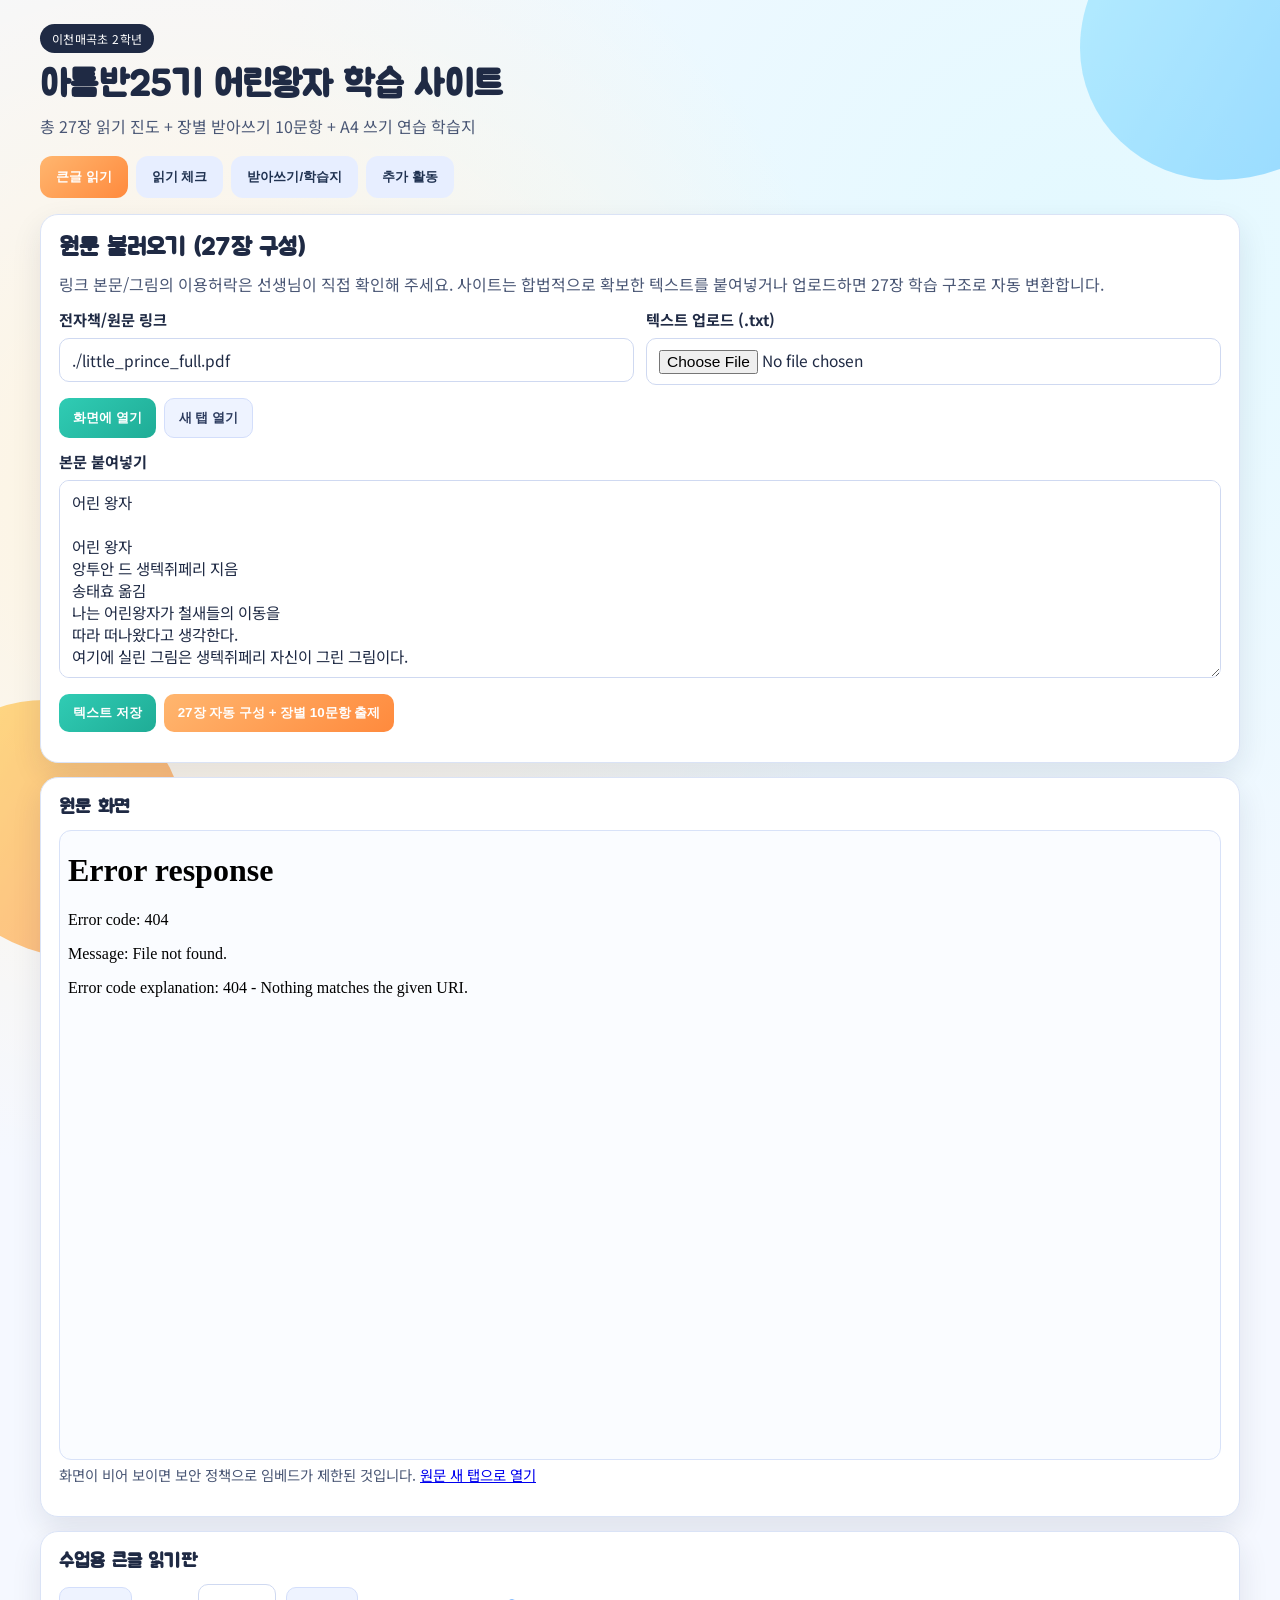
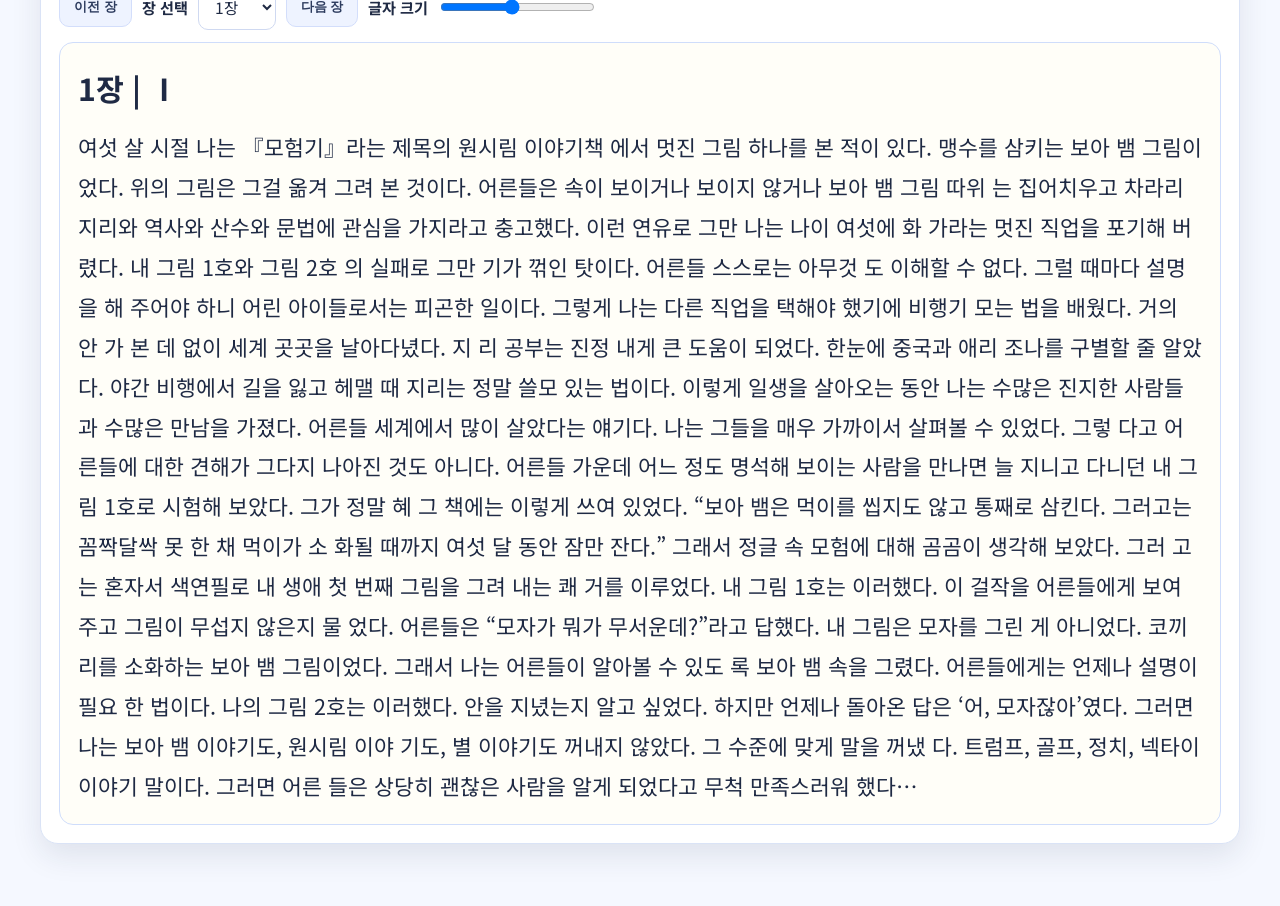
==== commit 4292db91: "Restore Little Prince at root and publish Gyeonggi map at /gyeonggi-map" ====
--- a/index.html
+++ b/index.html
@@ -1,111 +1,214 @@
-<!doctype html>
+<!DOCTYPE html>
 <html lang="ko">
-<head>
-  <meta charset="UTF-8" />
-  <meta name="viewport" content="width=device-width, initial-scale=1.0" />
-  <title>경기도 지도 학습 자료</title>
-  <link rel="preconnect" href="https://fonts.googleapis.com" />
-  <link rel="preconnect" href="https://fonts.gstatic.com" crossorigin />
-  <link href="https://fonts.googleapis.com/css2?family=Gowun+Dodum&family=Jua&display=swap" rel="stylesheet" />
-  <link rel="stylesheet" href="styles.css" />
-</head>
-<body>
-  <main class="page">
-    <header class="hero">
-      <p class="eyebrow">사회 4학년 지역 학습</p>
-      <h1>경기도 시·군 지도 익히기</h1>
-      <p>
-        시·군 지도를 눌러 지역 소개와 최근 자료를 확인하세요. 주요 단어를 누르면 자세한 설명이 나타납니다.
-      </p>
+  <head>
+    <meta charset="UTF-8" />
+    <meta name="viewport" content="width=device-width, initial-scale=1.0" />
+    <title>아톰반25기(이천매곡초 2학년) 어린왕자 학습 사이트</title>
+    <link rel="preconnect" href="https://fonts.googleapis.com" />
+    <link rel="preconnect" href="https://fonts.gstatic.com" crossorigin />
+    <link href="https://fonts.googleapis.com/css2?family=Jua&family=Noto+Sans+KR:wght@400;500;700;900&display=swap" rel="stylesheet" />
+    <link rel="stylesheet" href="./styles.css" />
+  </head>
+  <body>
+    <div class="bg-shape bg-shape-left" aria-hidden="true"></div>
+    <div class="bg-shape bg-shape-right" aria-hidden="true"></div>
+
+    <header class="site-header">
+      <p class="badge">이천매곡초 2학년</p>
+      <h1>아톰반25기 어린왕자 학습 사이트</h1>
+      <p class="subtitle">총 27장 읽기 진도 + 장별 받아쓰기 10문항 + A4 쓰기 연습 학습지</p>
     </header>
 
-    <section class="panel">
-      <div class="panel-head">
-        <h2>1) 경기도 시·군 찾기</h2>
-        <div class="name-toggle">
-          <button id="showAllNamesBtn" class="clear-btn" type="button">지명 전체 보기</button>
-          <button id="hideAllNamesBtn" class="clear-btn" type="button">지명 전체 숨기기</button>
-        </div>
+    <main class="app-shell">
+      <nav class="tabs" aria-label="학습 탭">
+        <button class="tab is-active" data-tab="ebook">큰글 읽기</button>
+        <button class="tab" data-tab="progress">읽기 체크</button>
+        <button class="tab" data-tab="dictation">받아쓰기/학습지</button>
+        <button class="tab" data-tab="extras">추가 활동</button>
+      </nav>
+
+      <section class="panel is-active" id="tab-ebook">
+        <div class="card">
+          <h2>원문 불러오기 (27장 구성)</h2>
+          <p class="helper">
+            링크 본문/그림의 이용허락은 선생님이 직접 확인해 주세요. 사이트는 합법적으로 확보한 텍스트를 붙여넣거나 업로드하면 27장 학습 구조로 자동 변환합니다.
+          </p>
+
+          <div class="grid two">
+            <div class="field">
+              <label for="ebookUrl">전자책/원문 링크</label>
+              <input id="ebookUrl" type="url" placeholder="https:// ..." />
+              <div class="row-actions">
+                <button id="openEbookBtn" class="btn">화면에 열기</button>
+                <button id="openNewTabBtn" class="btn secondary">새 탭 열기</button>
+              </div>
+            </div>
+            <div class="field">
+              <label for="textFile">텍스트 업로드 (.txt)</label>
+              <input id="textFile" type="file" accept=".txt,text/plain" />
+            </div>
+          </div>
+
+          <div class="field">
+            <label for="bookText">본문 붙여넣기</label>
+            <textarea id="bookText" rows="8" placeholder="어린왕자 전체 텍스트를 붙여넣으세요. (===== PAGE n ===== 형식도 자동 정리)"></textarea>
+            <div class="row-actions">
+              <button id="saveTextBtn" class="btn">텍스트 저장</button>
+              <button id="analyzeTextBtn" class="btn accent">27장 자동 구성 + 장별 10문항 출제</button>
+            </div>
+          </div>
+        </div>
+
+        <div class="card">
+          <h3>원문 화면</h3>
+          <iframe id="ebookFrame" title="전자책 뷰어" src="about:blank" loading="lazy"></iframe>
+          <p class="helper small">
+            화면이 비어 보이면 보안 정책으로 임베드가 제한된 것입니다.
+            <a id="ebookDirectLink" href="#" target="_blank" rel="noopener noreferrer">원문 새 탭으로 열기</a>
+          </p>
+        </div>
+
+        <div class="card">
+          <h3>수업용 큰글 읽기판</h3>
+          <div class="reader-toolbar">
+            <button id="prevChapterBtn" class="btn secondary">이전 장</button>
+            <label for="readingChapterSelect">장 선택</label>
+            <select id="readingChapterSelect"></select>
+            <button id="nextChapterBtn" class="btn secondary">다음 장</button>
+            <label for="fontScale">글자 크기</label>
+            <input id="fontScale" type="range" min="1" max="1.9" step="0.1" />
+          </div>
+          <article id="readingBoard" class="reading-board">
+            <h4 id="readingTitle"></h4>
+            <p id="readingText"></p>
+          </article>
+        </div>
+      </section>
+
+      <section class="panel" id="tab-progress">
+        <div class="card">
+          <h2>27장 읽기 체크</h2>
+          <div class="progress-wrap">
+            <div class="progress-info">
+              <strong id="progressPercent">0%</strong>
+              <span id="progressText">0 / 27 장 완료</span>
+            </div>
+            <div class="progress-bar"><span id="progressFill"></span></div>
+          </div>
+          <div id="sectionList" class="section-list"></div>
+        </div>
+      </section>
+
+      <section class="panel" id="tab-dictation">
+        <div class="card">
+          <h2>27주 운영 + 장별 받아쓰기 10문항</h2>
+          <p class="helper">3월 초 시작 기준으로 27주 운영표를 만들고, 각 장에서 2학년 수준의 핵심 낱말/짧은 표현 10문항(각 10글자 이내)을 자동 생성합니다.</p>
+
+          <div class="grid two">
+            <div class="field">
+              <label for="dictationChapterSelect">문제 확인 장</label>
+              <select id="dictationChapterSelect"></select>
+            </div>
+            <div class="field">
+              <label for="schoolYear">학년도</label>
+              <input id="schoolYear" type="number" min="2024" max="2100" />
+            </div>
+          </div>
+
+          <div class="grid two">
+            <div class="field">
+              <label for="termStartDate">1주차 시작일(3월 초)</label>
+              <input id="termStartDate" type="date" />
+            </div>
+            <div class="field">
+              <label for="testDate">해당 주 받아쓰기 시험일</label>
+              <input id="testDate" type="date" />
+            </div>
+          </div>
+
+          <div class="row-actions">
+            <button id="buildScheduleBtn" class="btn secondary">27주 운영표 만들기</button>
+            <span id="currentWeekInfo" class="inline-note"></span>
+          </div>
+
+          <div class="row-actions">
+            <button id="generateChapterBtn" class="btn">현재 장 10문항 재생성</button>
+            <button id="generateAllBtn" class="btn accent">1~27장 전체 10문항 생성</button>
+            <button id="saveWorksheetBtn" class="btn secondary">현재 장 저장</button>
+            <button id="printPdfBtn" class="btn">현재 장 A4 PDF</button>
+          </div>
+
+          <div id="weekPlanner" class="week-planner"></div>
+          <div id="dictationList" class="dictation-list"></div>
+        </div>
+
+        <article class="card worksheet-preview">
+          <div class="worksheet-page" id="worksheetPage">
+            <header>
+              <h3>아톰반25기 어린왕자 받아쓰기/쓰기 연습지</h3>
+              <p>
+                <span id="sheetChapter">장: -</span>
+                <span id="sheetWeek">주차: -</span>
+                <span id="sheetDate">시험일: -</span>
+              </p>
+            </header>
+            <ol id="sheetQuestions"></ol>
+            <footer><p>이천매곡초 2학년 | 문장을 읽고, 바르게 따라 쓰며 연습해요.</p></footer>
+          </div>
+        </article>
+      </section>
+
+      <section class="panel" id="tab-extras">
+        <div class="card extras-full">
+          <h2>읽은 기록 쓰기</h2>
+          <p class="helper">학생 이름, 읽은 날짜, 한 줄 느낌을 기록해 책 읽기 습관을 만들어요.</p>
+
+          <article class="record-sheet">
+            <div class="record-grid">
+              <div class="field">
+                <label for="studentName">학생 이름(실명)</label>
+                <input id="studentName" type="text" placeholder="예: 김민준" />
+              </div>
+              <div class="field">
+                <label for="readingDate">읽은 날짜</label>
+                <input id="readingDate" type="date" />
+              </div>
+            </div>
+
+            <div class="field">
+              <label for="oneLineFeeling">한 줄 느낌</label>
+              <textarea id="oneLineFeeling" rows="4" placeholder="예: 여우와 어린 왕자의 약속이 마음에 남았어요."></textarea>
+            </div>
+
+            <div class="row-actions">
+              <button id="saveReadingRecordBtn" class="btn">기록 저장</button>
+              <button id="clearReadingRecordBtn" class="btn secondary">입력 지우기</button>
+            </div>
+          </article>
+
+          <div class="record-list-wrap">
+            <h3>저장된 읽기 기록</h3>
+            <div id="readingRecordList" class="reading-record-list"></div>
+          </div>
+        </div>
+      </section>
+    </main>
+
+    <template id="sectionItemTemplate">
+      <label class="section-item">
+        <input type="checkbox" />
+        <span class="title"></span>
+        <small class="excerpt"></small>
+      </label>
+    </template>
+
+    <template id="dictationItemTemplate">
+      <div class="dictation-item">
+        <label></label>
+        <textarea rows="2"></textarea>
       </div>
-      <p id="selectedName" class="selected-name">지도에서 시·군을 눌러 보세요.</p>
-
-      <div id="mapStage" class="map-stage">
-        <aside id="regionInfoPanel" class="region-info-panel" aria-live="polite">
-          <div class="info-head">
-            <h3 id="infoRegionName">지역 소개</h3>
-            <button id="closeInfoBtn" class="close-btn" type="button">닫기</button>
-          </div>
-          <p id="infoSummary" class="info-summary">시·군을 클릭하면 이곳에 고정 학습 자료가 나타납니다.</p>
-          <article id="keywordPreview" class="keyword-preview">
-            <p id="previewTag" class="preview-tag">학습 키워드</p>
-            <h4 id="previewTitle" class="preview-title">대표 인물</h4>
-            <p id="previewBody" class="preview-body">시·군을 선택하면 인물/특산물/문화제 설명이 이 영역에 나타납니다.</p>
-          </article>
-
-          <div id="factButtons" class="fact-buttons"></div>
-          <article class="detail-box">
-            <h4 id="detailTitle">선택한 학습 내용 요약</h4>
-            <p id="detailBody">위 키워드를 누르면 같은 내용이 요약 박스에도 함께 표시됩니다.</p>
-          </article>
-
-          <section class="news-box">
-            <h4>검증 출처</h4>
-            <ul id="sourceList" class="news-list">
-              <li class="news-item">시·군을 클릭하면 공식 출처 링크가 나타납니다.</li>
-            </ul>
-          </section>
-        </aside>
-
-        <div class="map-wrap map-wrap-main">
-          <svg id="interactiveMap" viewBox="0 0 800 760" aria-label="경기도 시군 인터랙티브 지도"></svg>
-        </div>
-      </div>
-    </section>
-
-    <section class="panel">
-      <div class="panel-head">
-        <h2>4) 경기도 시·군 평가 (10문제)</h2>
-        <button id="gradeQuizBtn" class="clear-btn" type="button">채점하기</button>
-      </div>
-      <p class="selected-name">학습한 시·군 내용을 바탕으로 문제를 풀어 보세요.</p>
-      <form id="quizForm" class="quiz-form"></form>
-      <article id="quizResult" class="detail-box quiz-result">
-        <h4>결과 안내</h4>
-        <p>문제를 모두 풀고 채점하기를 눌러 주세요.</p>
-      </article>
-    </section>
-
-    <section class="practice-grid">
-      <article class="panel">
-        <div class="panel-head">
-          <h2>2) 따라 그리기: 전체 지도</h2>
-          <button class="clear-btn" data-target="traceState">지우기</button>
-        </div>
-        <div class="trace-wrap">
-          <svg id="traceState" viewBox="0 0 800 760" aria-label="경기도 전체 지도 연습"></svg>
-          <canvas id="traceStateCanvas" width="800" height="760"></canvas>
-        </div>
-      </article>
-
-      <article class="panel">
-        <div class="panel-head">
-          <h2>3) 따라 그리기: 시·군 구역도</h2>
-          <button class="clear-btn" data-target="traceCity">지우기</button>
-        </div>
-        <div class="trace-wrap">
-          <svg id="traceCity" viewBox="0 0 800 760" aria-label="경기도 시군 구역도 연습"></svg>
-          <canvas id="traceCityCanvas" width="800" height="760"></canvas>
-        </div>
-      </article>
-    </section>
-
-    <footer class="footnote">
-      <p>자료 출처: SeoulTech korea-maps GeoJSON, 각 시·군 공식 지자체/문화관광 사이트</p>
-    </footer>
-  </main>
-
-  <script src="data/gyeonggi-data.js"></script>
-  <script src="data/city-profiles.js"></script>
-  <script src="app.js"></script>
-</body>
+    </template>
+
+    <script src="./app.js"></script>
+  </body>
 </html>
--- a/styles.css
+++ b/styles.css
@@ -1,9 +1,16 @@
 :root {
-  --bg: #f3f9f4;
-  --paper: #ffffff;
-  --ink: #1a3422;
-  --brand: #2f9e67;
-  --active: #ff9f1c;
+  --bg: #f5f8ff;
+  --surface: #ffffff;
+  --ink: #1f2a44;
+  --ink-soft: #4a5775;
+  --line: #dae3f6;
+  --brand: #ff8a3d;
+  --brand-dark: #e86818;
+  --mint: #27b8a3;
+  --sun: #ffd24d;
+  --danger: #ff5f5f;
+  --radius: 18px;
+  --shadow: 0 12px 30px rgba(31, 42, 68, 0.1);
 }
 
 * {
@@ -12,400 +19,536 @@
 
 body {
   margin: 0;
-  font-family: "Gowun Dodum", sans-serif;
+  font-family: "Noto Sans KR", sans-serif;
   color: var(--ink);
-  background:
-    radial-gradient(circle at 20% 20%, #e8f8dc 0%, transparent 45%),
-    radial-gradient(circle at 90% 0%, #d4ecff 0%, transparent 30%),
-    var(--bg);
-}
-
-.page {
+  background: radial-gradient(circle at 15% 20%, #fff4de 0, transparent 30%),
+    radial-gradient(circle at 85% 10%, #e3f9ff 0, transparent 35%), var(--bg);
+  min-height: 100vh;
+  padding: 24px 16px 48px;
+  position: relative;
+}
+
+.bg-shape {
+  position: fixed;
+  z-index: -1;
+  filter: blur(0.5px);
+  opacity: 0.65;
+}
+
+.bg-shape-left {
+  width: 260px;
+  height: 260px;
+  border-radius: 48% 52% 33% 67% / 42% 42% 58% 58%;
+  left: -80px;
+  bottom: -60px;
+  background: linear-gradient(120deg, #ffd24d, #ff8a3d);
+}
+
+.bg-shape-right {
+  width: 300px;
+  height: 300px;
+  border-radius: 65% 35% 54% 46% / 56% 52% 48% 44%;
+  right: -100px;
+  top: -120px;
+  background: linear-gradient(120deg, #9ce6ff, #67c6ff);
+}
+
+.site-header {
+  max-width: 1200px;
+  margin: 0 auto 18px;
+}
+
+.badge {
+  display: inline-block;
+  margin: 0;
+  padding: 6px 12px;
+  background: #1f2a44;
+  color: #fff;
+  border-radius: 999px;
+  font-size: 12px;
+  letter-spacing: 0.03em;
+}
+
+h1,
+h2,
+h3 {
+  font-family: "Jua", sans-serif;
+  letter-spacing: 0.01em;
+}
+
+.site-header h1 {
+  margin: 10px 0 6px;
+  font-size: clamp(1.6rem, 2.8vw, 2.4rem);
+}
+
+.subtitle {
+  margin: 0;
+  color: var(--ink-soft);
+}
+
+.app-shell {
   max-width: 1200px;
   margin: 0 auto;
-  padding: 24px;
-}
-
-.hero {
-  background: var(--paper);
-  border: 2px solid #dceadb;
-  border-radius: 18px;
-  padding: 20px;
+}
+
+.tabs {
+  display: flex;
+  gap: 8px;
+  flex-wrap: wrap;
   margin-bottom: 16px;
 }
 
-.eyebrow {
-  margin: 0;
-  color: #3e8663;
-  font-weight: 700;
-}
-
-h1,
-h2,
-h3,
-h4 {
-  font-family: "Jua", sans-serif;
-  letter-spacing: 0.3px;
-}
-
-h1 {
-  margin: 8px 0;
-  font-size: clamp(1.8rem, 3.5vw, 2.5rem);
-}
-
-h2 {
-  margin: 0;
-  font-size: 1.3rem;
+.tab {
+  border: 0;
+  border-radius: 12px;
+  padding: 12px 16px;
+  font-weight: 700;
+  color: #203251;
+  background: #e7eeff;
+  cursor: pointer;
+}
+
+.tab.is-active {
+  background: linear-gradient(140deg, #ffb66f, #ff8a3d);
+  color: #fff;
 }
 
 .panel {
-  background: var(--paper);
-  border: 2px solid #dceadb;
-  border-radius: 18px;
-  padding: 14px;
-  margin-bottom: 16px;
-}
-
-.panel-head {
+  display: none;
+  animation: rise 0.22s ease;
+}
+
+.panel.is-active {
+  display: block;
+}
+
+@keyframes rise {
+  from {
+    opacity: 0;
+    transform: translateY(8px);
+  }
+  to {
+    opacity: 1;
+    transform: translateY(0);
+  }
+}
+
+.card {
+  background: var(--surface);
+  border: 1px solid var(--line);
+  border-radius: var(--radius);
+  box-shadow: var(--shadow);
+  padding: 18px;
+  margin-bottom: 14px;
+}
+
+.card h2,
+.card h3 {
+  margin-top: 0;
+  margin-bottom: 10px;
+}
+
+.helper {
+  color: var(--ink-soft);
+  margin: 0 0 12px;
+  line-height: 1.45;
+}
+
+.helper.small {
+  font-size: 0.9rem;
+}
+
+.grid.two {
+  display: grid;
+  grid-template-columns: repeat(2, minmax(0, 1fr));
+  gap: 12px;
+}
+
+.field {
+  display: flex;
+  flex-direction: column;
+  gap: 8px;
+  margin-bottom: 12px;
+}
+
+label {
+  font-weight: 700;
+  font-size: 0.95rem;
+}
+
+input,
+textarea,
+select {
+  border: 1px solid #cfd9f1;
+  border-radius: 10px;
+  padding: 10px 12px;
+  font-size: 0.97rem;
+  font-family: inherit;
+  color: var(--ink);
+  background: #fff;
+}
+
+textarea {
+  resize: vertical;
+}
+
+.row-actions {
+  display: flex;
+  flex-wrap: wrap;
+  gap: 8px;
+  margin: 8px 0 0;
+}
+
+.inline-note {
+  align-self: center;
+  color: #2f4c86;
+  font-weight: 700;
+}
+
+.btn {
+  border: 0;
+  border-radius: 10px;
+  padding: 10px 14px;
+  background: linear-gradient(140deg, #30ccb4, #1fac96);
+  color: #fff;
+  font-weight: 700;
+  cursor: pointer;
+}
+
+.btn.secondary {
+  background: #eef3ff;
+  color: #2d3c5f;
+  border: 1px solid #d3defb;
+}
+
+.btn.accent {
+  background: linear-gradient(140deg, #ffb66f, #ff8a3d);
+}
+
+#ebookFrame {
+  width: 100%;
+  height: min(70vh, 640px);
+  border: 1px solid #d8e2f8;
+  border-radius: 12px;
+  background: #fafcff;
+}
+
+.progress-wrap {
+  margin-bottom: 14px;
+}
+
+.progress-info {
+  display: flex;
+  gap: 12px;
+  align-items: baseline;
+}
+
+.progress-info strong {
+  font-size: 1.4rem;
+  color: #1e8f7d;
+}
+
+.progress-bar {
+  margin-top: 8px;
+  width: 100%;
+  height: 12px;
+  border-radius: 999px;
+  background: #edf2ff;
+  overflow: hidden;
+}
+
+#progressFill {
+  display: block;
+  width: 0;
+  height: 100%;
+  background: linear-gradient(90deg, #30ccb4, #ffb66f);
+}
+
+.section-list {
+  display: grid;
+  grid-template-columns: repeat(auto-fill, minmax(240px, 1fr));
+  gap: 10px;
+}
+
+.section-item {
+  border: 1px solid #dce6fb;
+  border-radius: 12px;
+  padding: 10px;
+  display: grid;
+  grid-template-columns: 20px 1fr;
+  column-gap: 8px;
+  row-gap: 4px;
+  align-items: start;
+  background: #fbfdff;
+}
+
+.section-item input {
+  margin-top: 3px;
+}
+
+.section-item .title {
+  font-weight: 800;
+}
+
+.section-item .excerpt {
+  grid-column: 2;
+  color: var(--ink-soft);
+}
+
+.dictation-list {
+  display: grid;
+  gap: 8px;
+  margin-top: 12px;
+}
+
+.week-planner {
+  margin-top: 12px;
+  margin-bottom: 8px;
+  display: grid;
+  grid-template-columns: repeat(auto-fill, minmax(190px, 1fr));
+  gap: 8px;
+}
+
+.week-chip {
+  border: 1px solid #d4def8;
+  background: #f7f9ff;
+  color: #203251;
+  border-radius: 10px;
+  padding: 9px 10px;
+  text-align: left;
+  font-size: 0.88rem;
+  font-weight: 700;
+  cursor: pointer;
+}
+
+.week-chip.is-active {
+  background: #fff1e3;
+  border-color: #ffb66f;
+  color: #8b4a0e;
+}
+
+.dictation-item {
+  display: grid;
+  grid-template-columns: 90px 1fr;
+  gap: 8px;
+  align-items: center;
+}
+
+.worksheet-preview {
+  background: #f8fbff;
+}
+
+.worksheet-page {
+  width: 100%;
+  max-width: 794px;
+  margin: 0 auto;
+  background: #fff;
+  border: 1px solid #dce6f8;
+  border-radius: 8px;
+  padding: 22px;
+}
+
+.worksheet-page header h3 {
+  margin: 0;
+}
+
+.worksheet-page header p {
+  margin: 8px 0 18px;
   display: flex;
   justify-content: space-between;
+  gap: 8px;
+  flex-wrap: wrap;
+  color: #2d3d62;
+  font-weight: 700;
+}
+
+#sheetQuestions {
+  margin: 0;
+  padding-left: 22px;
+  min-height: 420px;
+}
+
+#sheetQuestions li {
+  margin-bottom: 14px;
+  line-height: 1.35;
+  border-bottom: 1px dotted #d7e1f3;
+  padding-bottom: 8px;
+}
+
+.worksheet-page footer {
+  margin-top: 24px;
+  text-align: right;
+  color: #59698e;
+  font-size: 0.9rem;
+}
+
+.extras-full {
+  min-height: min(78vh, 920px);
+  display: flex;
+  flex-direction: column;
+}
+
+.record-sheet {
+  border: 1px solid #dbe5fb;
+  border-radius: 16px;
+  background: linear-gradient(160deg, #fbfdff, #f4f8ff);
+  padding: 16px;
+}
+
+.record-grid {
+  display: grid;
+  grid-template-columns: repeat(2, minmax(0, 1fr));
+  gap: 12px;
+}
+
+#oneLineFeeling {
+  font-size: 1.05rem;
+  line-height: 1.55;
+}
+
+.record-list-wrap {
+  margin-top: 14px;
+  flex: 1;
+  display: flex;
+  flex-direction: column;
+}
+
+.record-list-wrap h3 {
+  margin: 0 0 8px;
+}
+
+.reading-record-list {
+  border: 1px solid #dbe5fb;
+  border-radius: 14px;
+  background: #fcfdff;
+  padding: 10px;
+  overflow: auto;
+  min-height: 220px;
+}
+
+.record-item {
+  border: 1px solid #e5ebfb;
+  background: #fff;
+  border-radius: 10px;
+  padding: 10px 12px;
+  margin-bottom: 8px;
+}
+
+.record-item:last-child {
+  margin-bottom: 0;
+}
+
+.record-item .meta {
+  margin: 0 0 4px;
+  font-size: 0.9rem;
+  color: #4b5d84;
+  font-weight: 700;
+}
+
+.record-item .feeling {
+  margin: 0;
+  font-size: 1rem;
+  line-height: 1.5;
+}
+
+@media (max-width: 900px) {
+  .grid.two,
+  .record-grid {
+    grid-template-columns: 1fr;
+  }
+
+  .worksheet-page header p {
+    flex-direction: column;
+    gap: 4px;
+  }
+
+  .dictation-item {
+    grid-template-columns: 1fr;
+  }
+}
+
+@media print {
+  body {
+    background: #fff;
+    padding: 0;
+  }
+
+  .site-header,
+  .tabs,
+  .panel,
+  .bg-shape {
+    display: none !important;
+  }
+
+  .worksheet-page {
+    border: 0;
+    border-radius: 0;
+    box-shadow: none;
+    width: 210mm;
+    min-height: 297mm;
+    margin: 0;
+    padding: 15mm;
+  }
+
+}
+
+.reader-toolbar {
+  display: flex;
+  flex-wrap: wrap;
   align-items: center;
-  gap: 8px;
-  margin-bottom: 10px;
-}
-
-.name-toggle {
-  display: flex;
-  gap: 6px;
-  flex-wrap: wrap;
-}
-
-.clear-btn,
-.close-btn,
-.fact-btn {
-  border: 1px solid #9fc5ad;
-  background: #f4fbf6;
-  color: var(--ink);
-  border-radius: 999px;
-  padding: 6px 12px;
-  cursor: pointer;
-  font: inherit;
-}
-
-.fact-btn.is-on {
-  background: #2f9e67;
-  color: #fff;
-  border-color: #2f9e67;
-}
-
-.selected-name {
+  gap: 10px;
+  margin-bottom: 12px;
+}
+
+.reading-board {
+  border: 1px solid #cfddfb;
+  border-radius: 14px;
+  background: #fffef8;
+  padding: 18px;
+  line-height: 1.85;
+}
+
+.reading-board h4 {
   margin: 0 0 10px;
-  font-weight: 700;
-  color: #1d6d48;
-}
-
-.map-stage {
-  position: relative;
-  min-height: 520px;
-  border: 1px dashed #cfe4d4;
-  border-radius: 14px;
-  padding: 8px;
-  overflow: hidden;
-}
-
-.region-info-panel {
-  position: absolute;
-  top: 8px;
-  bottom: 8px;
-  width: 35%;
-  background: #f8fffa;
-  border: 1px solid #cfe4d4;
-  border-radius: 12px;
-  padding: 12px;
-  overflow: auto;
-  opacity: 0;
-  pointer-events: none;
-  transform: translateX(10px);
-  transition: opacity 0.35s ease, transform 0.35s ease;
-}
-
-.map-stage.show-info .region-info-panel {
-  opacity: 1;
-  pointer-events: auto;
-}
-
-.map-stage.side-left .region-info-panel {
-  left: 8px;
-  transform: translateX(-4px);
-}
-
-.map-stage.side-right .region-info-panel {
-  right: 8px;
-  transform: translateX(4px);
-}
-
-.info-head {
-  display: flex;
-  justify-content: space-between;
-  align-items: center;
-  gap: 8px;
-}
-
-.info-head h3 {
-  margin: 0;
-  font-size: 1.2rem;
-}
-
-.info-summary {
-  margin: 8px 0;
-  line-height: 1.5;
-}
-
-.keyword-preview {
-  width: 100%;
-  min-height: 180px;
-  background: #dbe9d2;
-  border-radius: 10px;
-  border: 1px solid #d8ebe0;
-  margin-bottom: 12px;
-  padding: 14px;
-}
-
-.preview-tag {
-  margin: 0 0 6px;
-  font-size: 0.86rem;
-  color: #385847;
-}
-
-.preview-title {
-  margin: 0 0 8px;
-  font-size: 1.35rem;
-}
-
-.preview-body {
-  margin: 0;
-  line-height: 1.6;
-  font-size: 1.03rem;
-}
-
-.fact-buttons {
-  display: flex;
-  flex-wrap: wrap;
-  gap: 8px;
-  margin-bottom: 10px;
-}
-
-.detail-box,
-.news-box {
-  background: #ffffff;
-  border: 1px solid #d8ebe0;
-  border-radius: 10px;
-  padding: 10px;
-}
-
-.news-box {
-  margin-top: 10px;
-}
-
-.detail-box h4,
-.news-box h4 {
-  margin: 0 0 6px;
-}
-
-.detail-box p {
-  margin: 0;
-  line-height: 1.5;
-}
-
-.quiz-form {
-  display: grid;
-  gap: 12px;
-}
-
-.quiz-item {
-  border: 1px solid #d8ebe0;
-  border-radius: 10px;
-  background: #ffffff;
-  padding: 10px;
-}
-
-.quiz-q {
-  margin: 0 0 8px;
-  font-weight: 700;
-}
-
-.quiz-options {
-  display: grid;
-  gap: 6px;
-}
-
-.quiz-options label {
-  display: flex;
-  align-items: center;
-  gap: 6px;
-  cursor: pointer;
-}
-
-.quiz-feedback {
-  margin-top: 8px;
-  padding: 8px;
-  border-radius: 8px;
-  font-size: 0.93rem;
-  line-height: 1.4;
-}
-
-.quiz-feedback.ok {
-  background: #e8f8ee;
-  border: 1px solid #b7e3c7;
-  color: #1b5a3a;
-}
-
-.quiz-feedback.no {
-  background: #fff0ec;
-  border: 1px solid #f0c2b5;
-  color: #803425;
-}
-
-.quiz-result {
-  margin-top: 12px;
-}
-
-.news-list {
-  list-style: none;
-  margin: 0;
-  padding: 0;
-  display: grid;
-  gap: 8px;
-}
-
-.news-item {
-  background: #f8fffa;
-  border: 1px solid #dfefe5;
-  border-radius: 8px;
-  padding: 8px;
-  font-size: 0.93rem;
-}
-
-.news-item a {
-  color: #145d3d;
-  text-decoration: none;
-}
-
-.news-item a:hover {
-  text-decoration: underline;
-}
-
-.news-meta {
-  margin-top: 4px;
-  color: #5b7466;
-  font-size: 0.86rem;
-}
-
-.map-wrap,
-.trace-wrap {
-  position: relative;
-  border: 1px solid #cee2d3;
-  border-radius: 12px;
-  background: #f9fffb;
-  overflow: hidden;
-}
-
-.map-wrap-main {
-  width: 100%;
-  transition: width 0.35s ease, margin 0.35s ease;
-}
-
-.map-stage.show-info .map-wrap-main {
-  width: 62%;
-}
-
-.map-stage.side-left.show-info .map-wrap-main {
-  margin-left: auto;
-}
-
-.map-stage.side-right.show-info .map-wrap-main {
-  margin-right: auto;
-}
-
-svg {
-  width: 100%;
-  height: auto;
-  display: block;
-}
-
-.region {
-  fill: rgba(47, 158, 103, 0.2);
-  stroke: #46705a;
-  stroke-width: 1;
-  cursor: pointer;
-  transition: fill 0.2s;
-}
-
-.region:hover {
-  fill: rgba(47, 158, 103, 0.35);
-}
-
-.region.active {
-  fill: rgba(255, 159, 28, 0.82);
-}
-
-.all-city-label {
-  pointer-events: none;
-}
-
-.trace-outline {
-  fill: rgba(111, 141, 126, 0.08);
-  stroke: #5f816f;
-  stroke-width: 1.1;
-}
-
-.trace-wrap canvas {
-  position: absolute;
-  inset: 0;
-  width: 100%;
-  height: 100%;
-  touch-action: none;
-  cursor: crosshair;
-}
-
-.practice-grid {
-  display: grid;
-  grid-template-columns: repeat(2, minmax(0, 1fr));
-  gap: 16px;
-}
-
-.footnote {
-  font-size: 0.92rem;
-  color: #4f6b5b;
-}
-
-@media (max-width: 960px) {
-  .practice-grid {
-    grid-template-columns: 1fr;
-  }
-
-  .map-stage {
-    min-height: unset;
-    display: grid;
-    gap: 10px;
-  }
-
-  .region-info-panel {
-    position: static;
-    width: auto;
-    opacity: 1;
-    pointer-events: auto;
-    transform: none;
-    display: none;
-  }
-
-  .map-stage.show-info .region-info-panel {
-    display: block;
-  }
-
-  .map-wrap-main,
-  .map-stage.show-info .map-wrap-main {
+  font-size: 1.4em;
+}
+
+.reading-board p {
+  margin: 0;
+  font-size: 1em;
+  white-space: pre-wrap;
+}
+
+.dictation-item {
+  align-items: start;
+}
+
+.dictation-item textarea {
+  min-height: 62px;
+  font-size: 1rem;
+  line-height: 1.45;
+}
+
+#sheetQuestions .question-sentence {
+  font-size: 1.08rem;
+  font-weight: 700;
+  line-height: 1.45;
+  margin-bottom: 6px;
+}
+
+#sheetQuestions .practice-line {
+  border-bottom: 1px solid #9aabcf;
+  height: 22px;
+  margin-bottom: 4px;
+}
+
+@media (max-width: 900px) {
+  .reader-toolbar {
+    align-items: stretch;
+  }
+
+  .reader-toolbar label {
     width: 100%;
-    margin: 0;
-  }
-}
+    margin-top: 4px;
+  }
+}
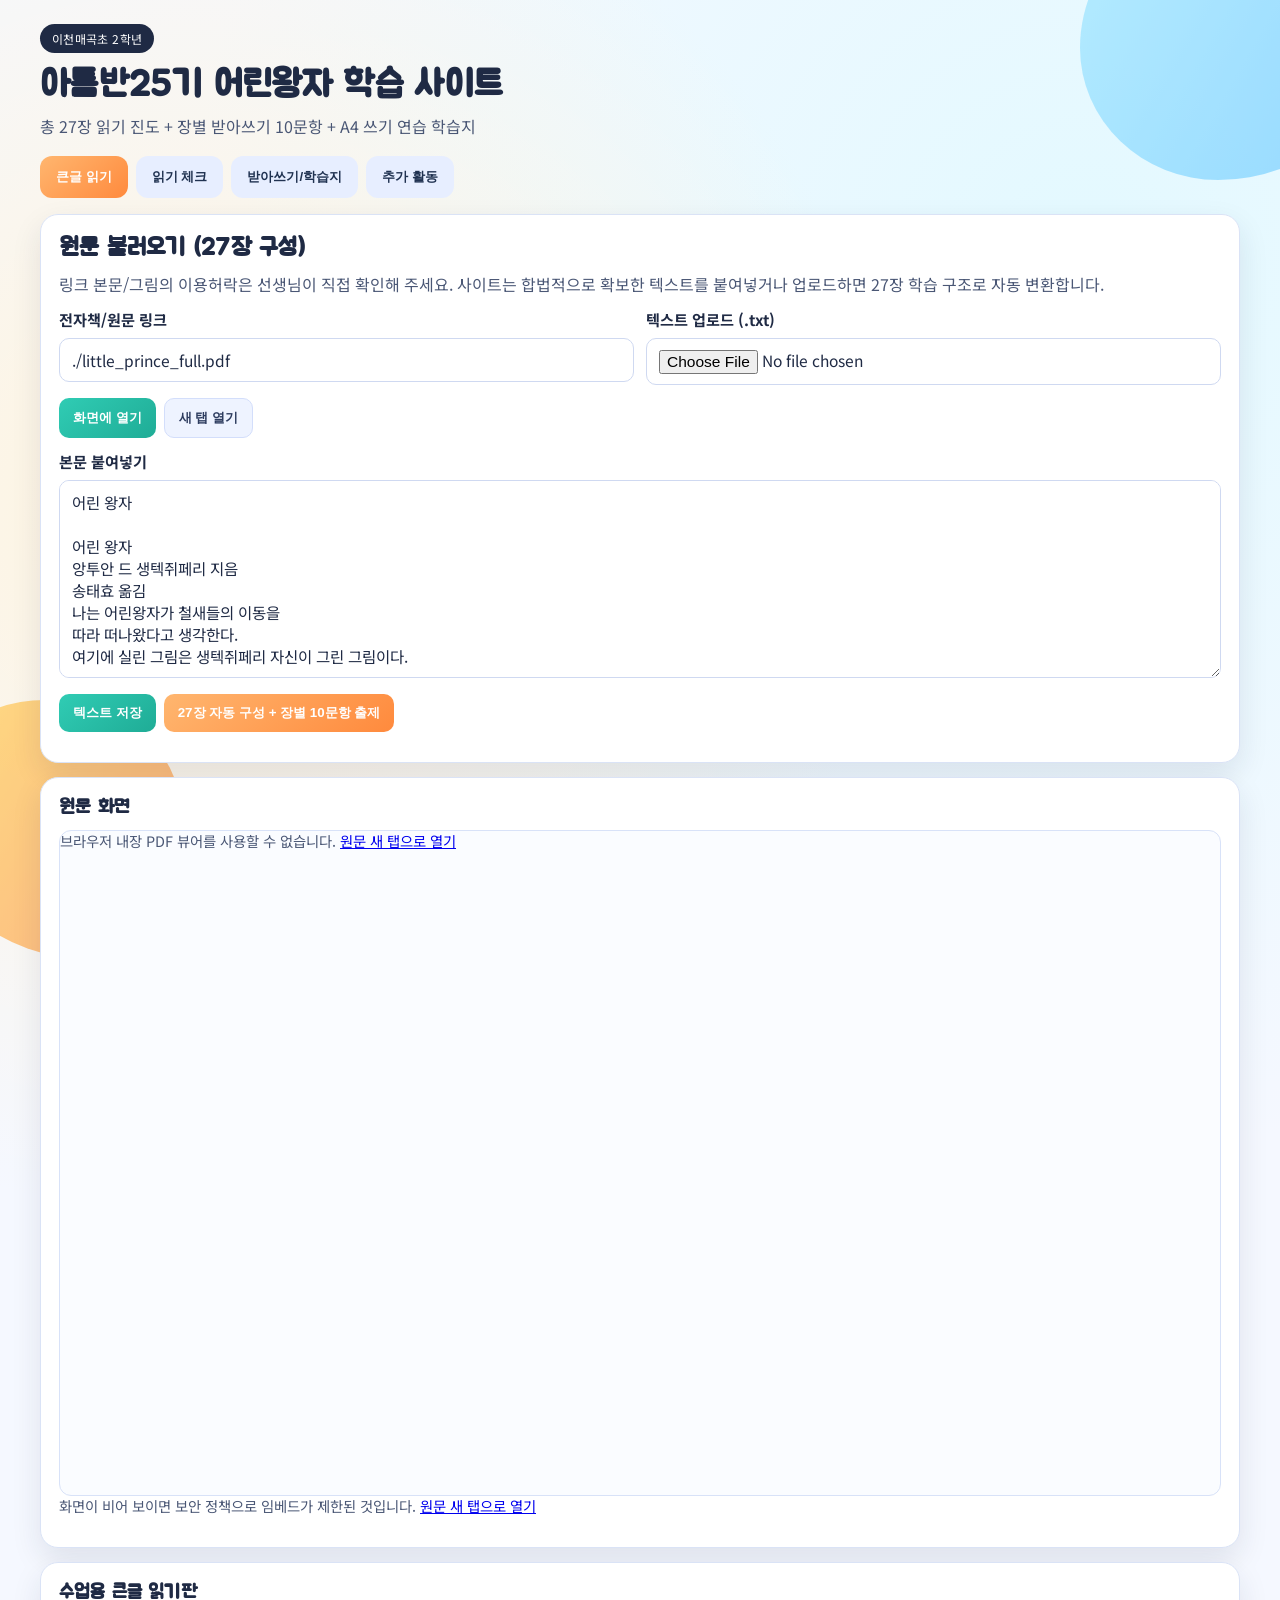
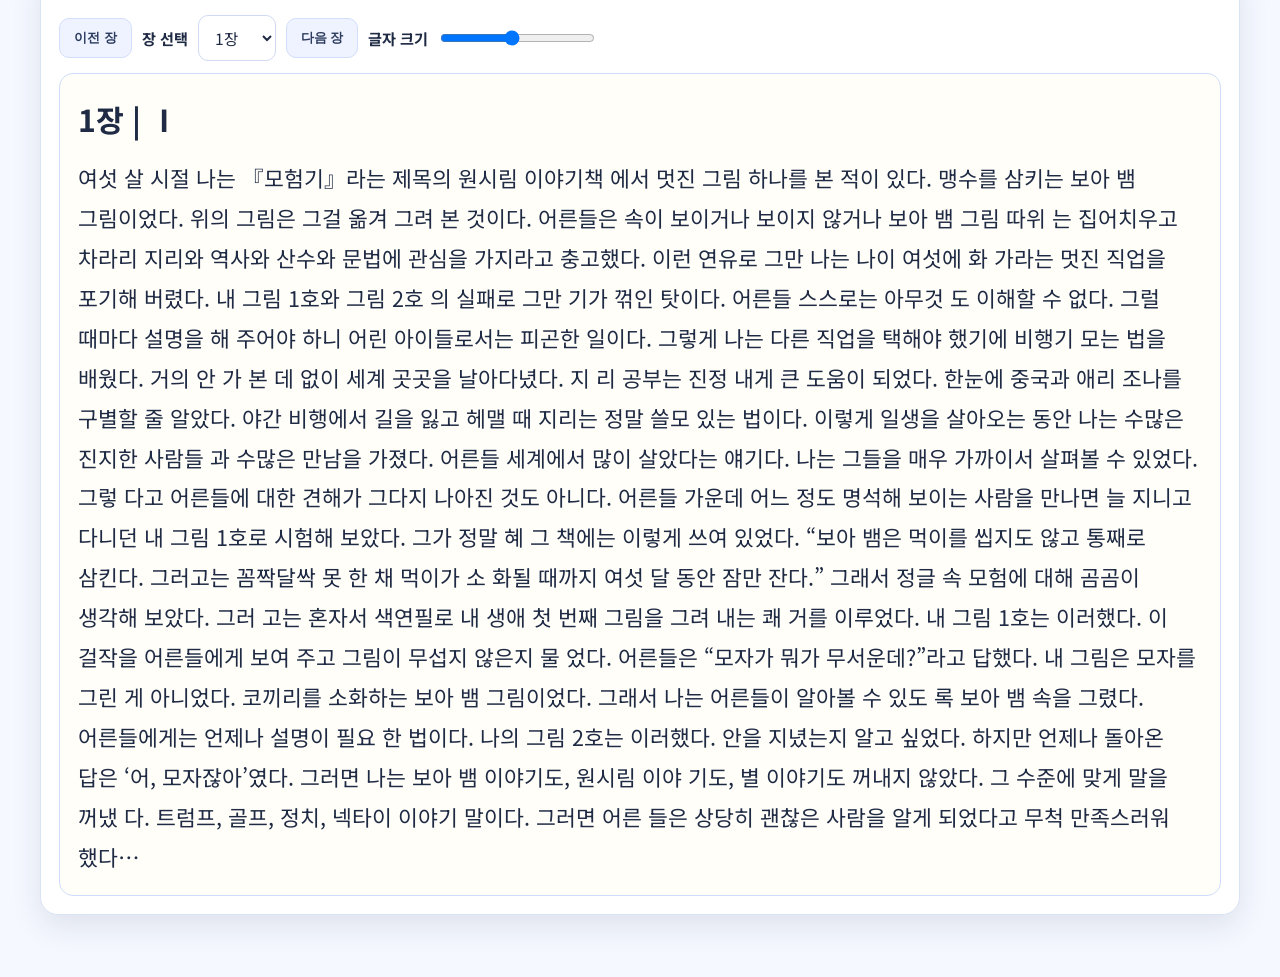
==== commit 4f9abedb: "Improve Pages readability: robust PDF viewer fallback and chapter auto-recovery" ====
--- a/index.html
+++ b/index.html
@@ -37,7 +37,7 @@
           <div class="grid two">
             <div class="field">
               <label for="ebookUrl">전자책/원문 링크</label>
-              <input id="ebookUrl" type="url" placeholder="https:// ..." />
+              <input id="ebookUrl" type="text" placeholder="https:// ... 또는 ./little_prince_full.pdf" />
               <div class="row-actions">
                 <button id="openEbookBtn" class="btn">화면에 열기</button>
                 <button id="openNewTabBtn" class="btn secondary">새 탭 열기</button>
@@ -61,7 +61,15 @@
 
         <div class="card">
           <h3>원문 화면</h3>
-          <iframe id="ebookFrame" title="전자책 뷰어" src="about:blank" loading="lazy"></iframe>
+          <div class="ebook-viewer-wrap">
+            <iframe id="ebookFrame" title="전자책 뷰어" src="about:blank" loading="lazy"></iframe>
+            <object id="ebookObject" type="application/pdf" data="" aria-label="원문 PDF 뷰어">
+              <p class="helper small">
+                브라우저 내장 PDF 뷰어를 사용할 수 없습니다.
+                <a id="ebookObjectLink" href="#" target="_blank" rel="noopener noreferrer">원문 새 탭으로 열기</a>
+              </p>
+            </object>
+          </div>
           <p class="helper small">
             화면이 비어 보이면 보안 정책으로 임베드가 제한된 것입니다.
             <a id="ebookDirectLink" href="#" target="_blank" rel="noopener noreferrer">원문 새 탭으로 열기</a>
--- a/styles.css
+++ b/styles.css
@@ -227,10 +227,23 @@
 
 #ebookFrame {
   width: 100%;
-  height: min(70vh, 640px);
+  height: min(74vh, 760px);
   border: 1px solid #d8e2f8;
   border-radius: 12px;
   background: #fafcff;
+}
+
+.ebook-viewer-wrap {
+  position: relative;
+}
+
+#ebookObject {
+  width: 100%;
+  height: min(74vh, 760px);
+  border: 1px solid #d8e2f8;
+  border-radius: 12px;
+  background: #fafcff;
+  display: none;
 }
 
 .progress-wrap {
@@ -506,6 +519,7 @@
   background: #fffef8;
   padding: 18px;
   line-height: 1.85;
+  min-height: min(68vh, 900px);
 }
 
 .reading-board h4 {
@@ -517,6 +531,7 @@
   margin: 0;
   font-size: 1em;
   white-space: pre-wrap;
+  word-break: keep-all;
 }
 
 .dictation-item {
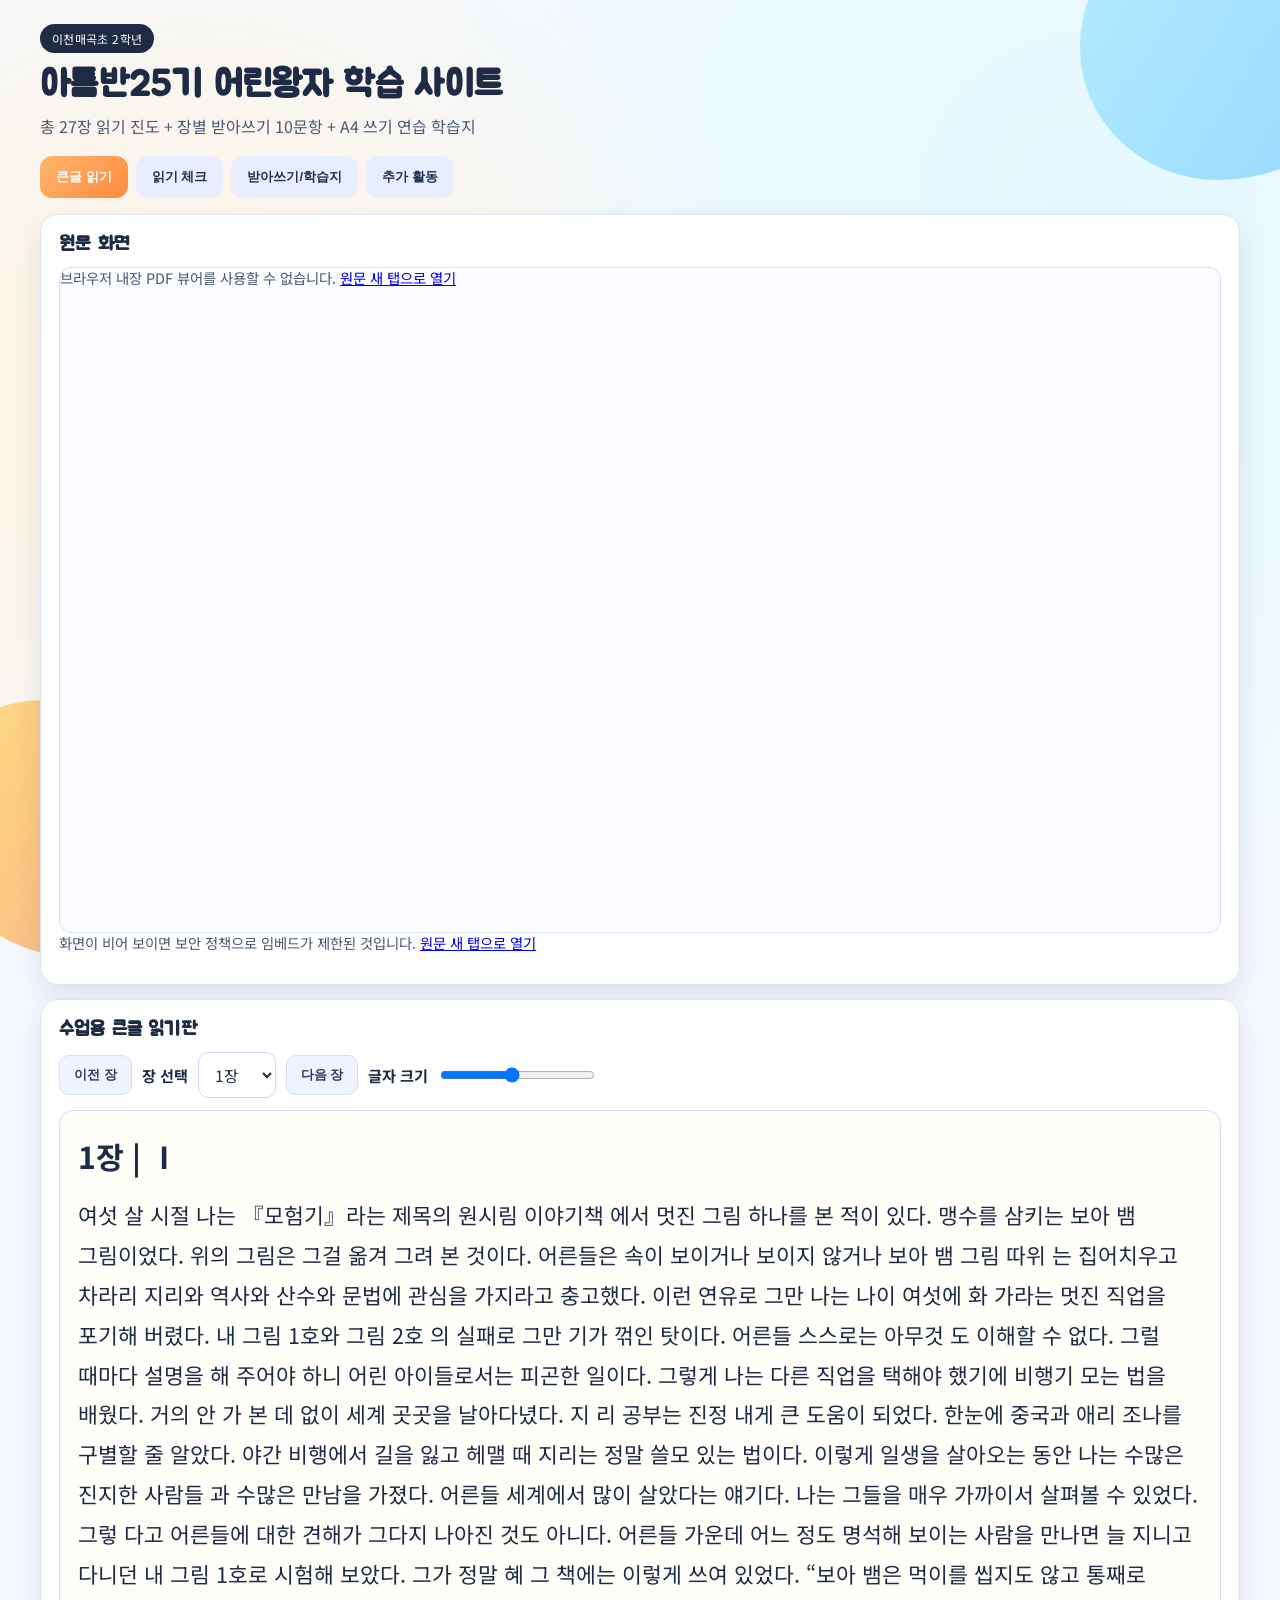
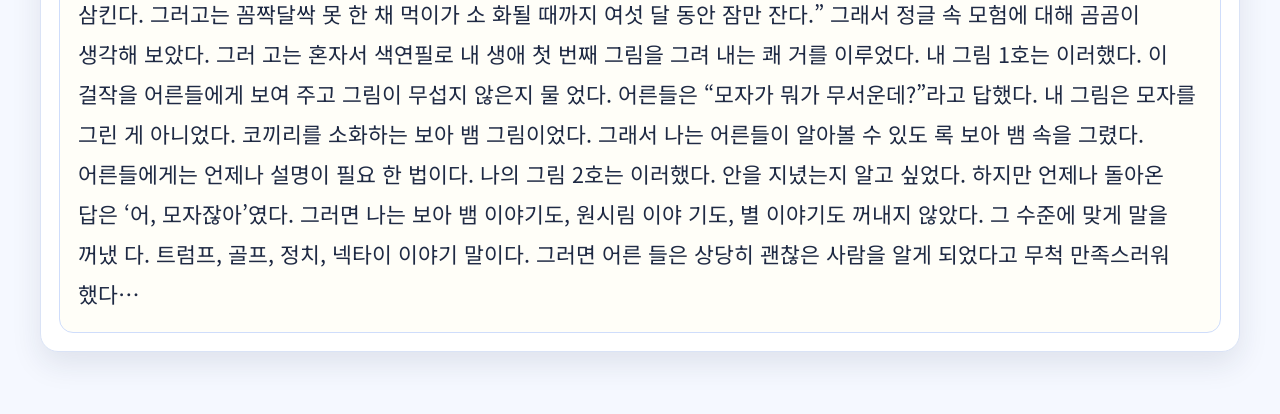
==== commit 377be17b: "Hide source editing controls for shared links; add edit mode toggle" ====
--- a/index.html
+++ b/index.html
@@ -7,7 +7,7 @@
     <link rel="preconnect" href="https://fonts.googleapis.com" />
     <link rel="preconnect" href="https://fonts.gstatic.com" crossorigin />
     <link href="https://fonts.googleapis.com/css2?family=Jua&family=Noto+Sans+KR:wght@400;500;700;900&display=swap" rel="stylesheet" />
-    <link rel="stylesheet" href="./styles.css" />
+    <link rel="stylesheet" href="./styles.css?v=20260227-4" />
   </head>
   <body>
     <div class="bg-shape bg-shape-left" aria-hidden="true"></div>
@@ -28,7 +28,7 @@
       </nav>
 
       <section class="panel is-active" id="tab-ebook">
-        <div class="card">
+        <div class="card edit-only">
           <h2>원문 불러오기 (27장 구성)</h2>
           <p class="helper">
             링크 본문/그림의 이용허락은 선생님이 직접 확인해 주세요. 사이트는 합법적으로 확보한 텍스트를 붙여넣거나 업로드하면 27장 학습 구조로 자동 변환합니다.
@@ -217,6 +217,6 @@
       </div>
     </template>
 
-    <script src="./app.js"></script>
+    <script src="./app.js?v=20260227-4"></script>
   </body>
 </html>
--- a/styles.css
+++ b/styles.css
@@ -91,6 +91,14 @@
   margin: 0 auto;
 }
 
+.edit-only {
+  display: none !important;
+}
+
+body.edit-mode .edit-only {
+  display: block !important;
+}
+
 .tabs {
   display: flex;
   gap: 8px;
